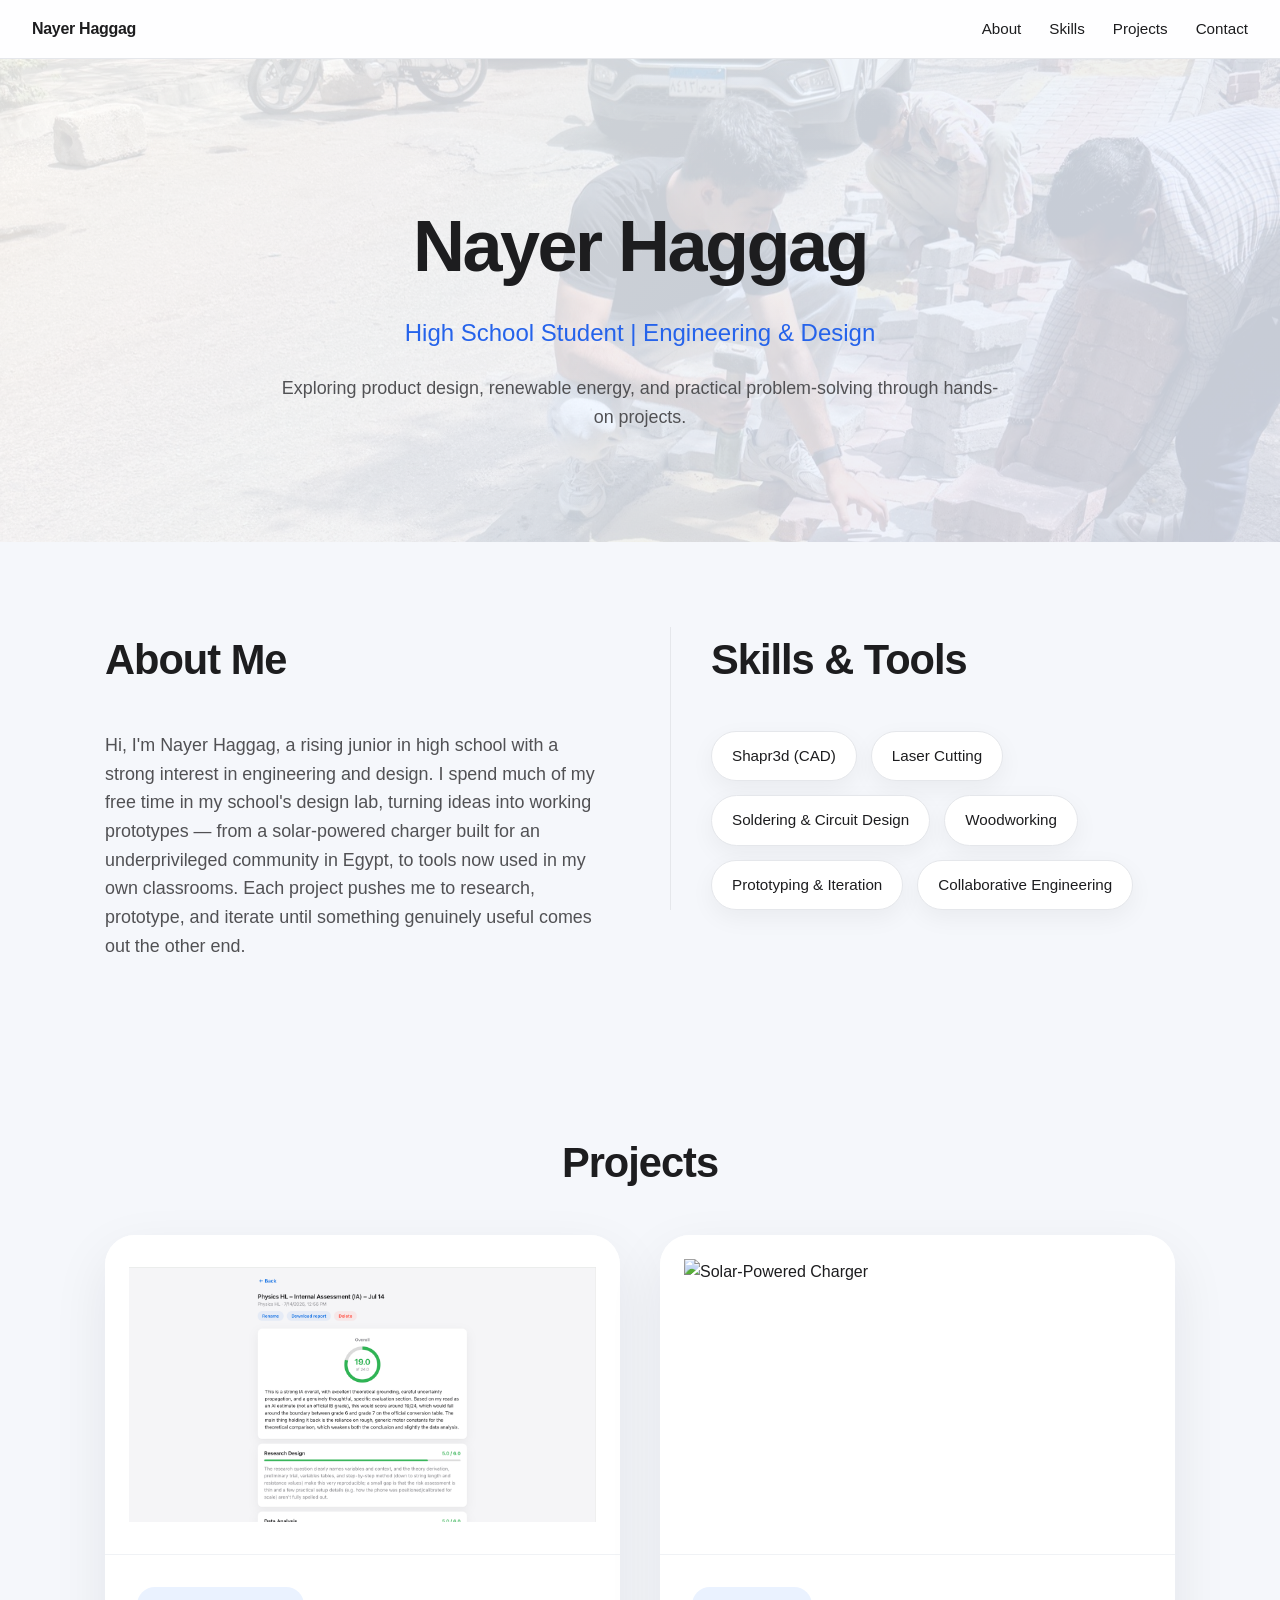
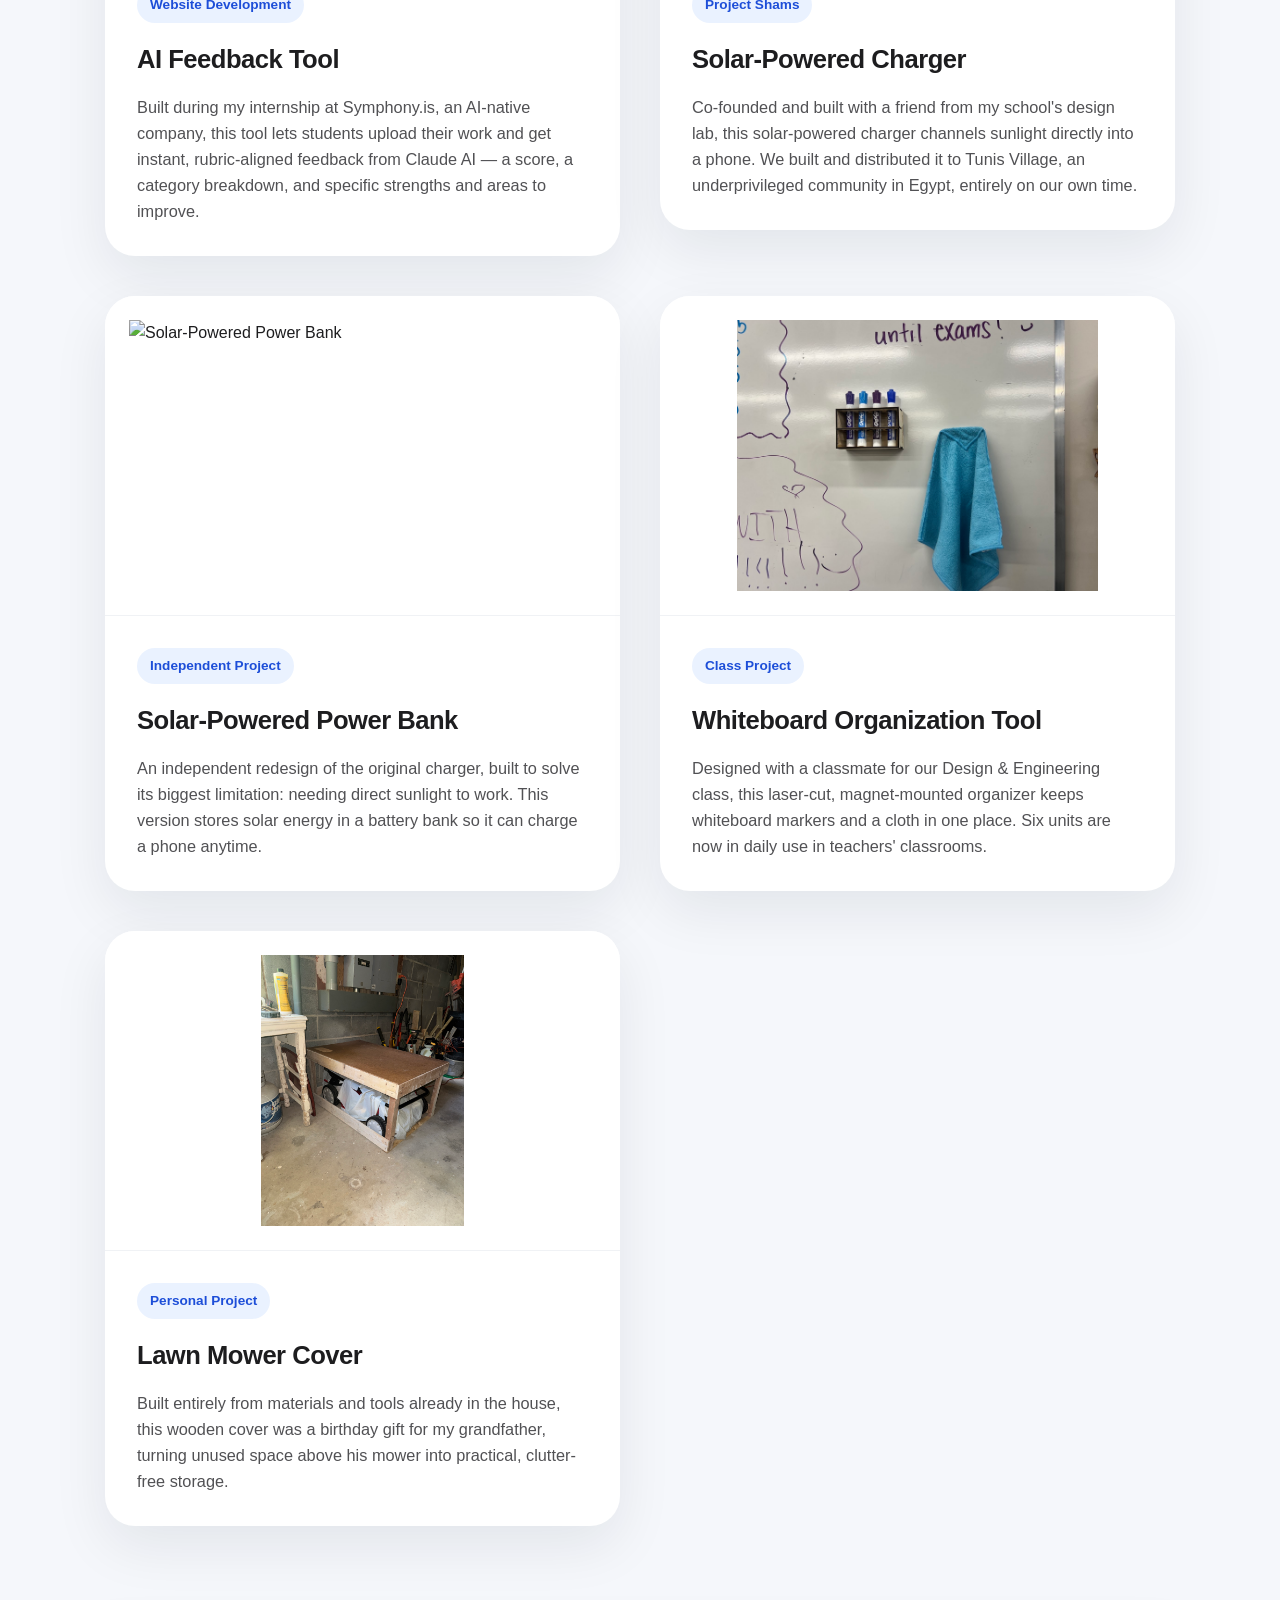
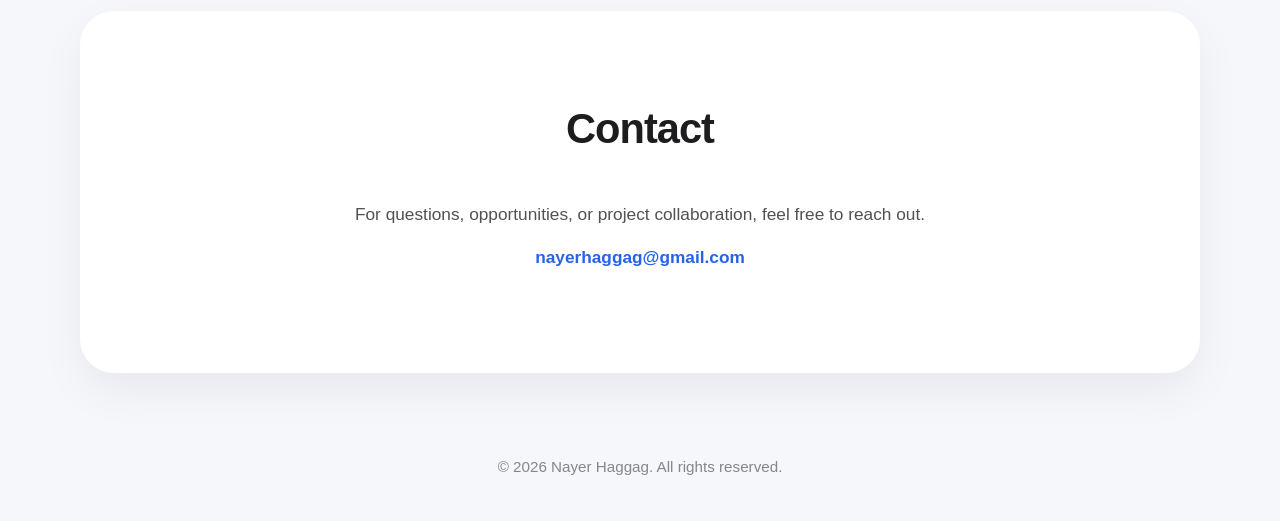
==== index.html @ da762d8a "Remove About Me project pills, reorder AI tool gallery, cache-bust lightbox.js - Remove the quick-li" ====
<!DOCTYPE html>
<html lang="en">
<head>
  <meta charset="UTF-8">
  <meta name="viewport" content="width=device-width, initial-scale=1.0">
  <title>Nayer Haggag | Design & Engineering Portfolio</title>
  <meta name="description" content="Design and engineering portfolio of Nayer Haggag, a high school student building solar energy devices, classroom tools, and hands-on woodworking projects.">

  <meta property="og:type" content="website">
  <meta property="og:title" content="Nayer Haggag | Design & Engineering Portfolio">
  <meta property="og:description" content="Exploring product design, renewable energy, and practical problem-solving through hands-on projects.">
  <meta property="og:image" content="https://nayerhaggag.github.io/nayer.haggag-design.portfolio/solar-charger-1.jpg">
  <meta property="og:url" content="https://nayerhaggag.github.io/nayer.haggag-design.portfolio/">

  <link rel="icon" type="image/svg+xml" href="favicon.svg">
  <link rel="stylesheet" href="style.css?v=13">
</head>

<body>

<nav>
  <a href="index.html" class="nav-brand">Nayer Haggag</a>
  <div class="nav-links">
    <a href="index.html#about">About</a>
    <a href="index.html#skills">Skills</a>
    <a href="index.html#projects">Projects</a>
    <a href="index.html#contact">Contact</a>
  </div>
</nav>

<header class="hero">
  <h1>Nayer Haggag</h1>
  <p class="subtitle">High School Student | Engineering & Design</p>

  <div class="hero-description">
    Exploring product design, renewable energy, and practical problem-solving through hands-on projects.
  </div>
</header>

<section class="about-skills">
  <div class="about-skills-grid">

    <div class="about-col" id="about">
      <h2>About Me</h2>

      <p>
        Hi, I'm Nayer Haggag, a rising junior in high school with a strong interest in engineering and design. I spend much of my free time in my school's design lab, turning ideas into working prototypes — from a solar-powered charger built for an underprivileged community in Egypt, to tools now used in my own classrooms. Each project pushes me to research, prototype, and iterate until something genuinely useful comes out the other end.
      </p>
    </div>

    <div class="skills-col" id="skills">
      <h2>Skills & Tools</h2>

      <div class="skills-list">
        <span class="skill-pill">Shapr3d (CAD)</span>
        <span class="skill-pill">Laser Cutting</span>
        <span class="skill-pill">Soldering & Circuit Design</span>
        <span class="skill-pill">Woodworking</span>
        <span class="skill-pill">Prototyping & Iteration</span>
        <span class="skill-pill">Collaborative Engineering</span>
      </div>
    </div>

  </div>
</section>

<section id="projects">
  <h2>Projects</h2>

  <div class="projects">

    <a href="ai-feedback-tool.html">
      <div class="project-card">
        <img src="ai-feedback-tool-1.png" alt="AI Feedback Tool">

        <div class="project-content">
          <span class="tag">Website Development</span>
          <h3>AI Feedback Tool</h3>
          <p>
            Built during my internship at Symphony.is, an AI-native company, this tool lets students upload their work and get instant, rubric-aligned feedback from Claude AI — a score, a category breakdown, and specific strengths and areas to improve.
          </p>
        </div>
      </div>
    </a>

    <a href="solar-charger.html">
      <div class="project-card">
        <img src="solar-charger-1.jpg" alt="Solar-Powered Charger">

        <div class="project-content">
          <span class="tag">Project Shams</span>
          <h3>Solar-Powered Charger</h3>
          <p>
            Co-founded and built with a friend from my school's design lab, this solar-powered charger channels sunlight directly into a phone. We built and distributed it to Tunis Village, an underprivileged community in Egypt, entirely on our own time.
          </p>
        </div>
      </div>
    </a>

    <a href="solar-power-bank.html">
      <div class="project-card">
        <img src="power-bank-1.jpg" alt="Solar-Powered Power Bank">

        <div class="project-content">
          <span class="tag">Independent Project</span>
          <h3>Solar-Powered Power Bank</h3>
          <p>
            An independent redesign of the original charger, built to solve its biggest limitation: needing direct sunlight to work. This version stores solar energy in a battery bank so it can charge a phone anytime.
          </p>
        </div>
      </div>
    </a>

    <a href="whiteboard.html">
      <div class="project-card">
        <img src="whiteboard-1.jpg" alt="Whiteboard Organizer">

        <div class="project-content">
          <span class="tag">Class Project</span>
          <h3>Whiteboard Organization Tool</h3>
          <p>
            Designed with a classmate for our Design & Engineering class, this laser-cut, magnet-mounted organizer keeps whiteboard markers and a cloth in one place. Six units are now in daily use in teachers' classrooms.
          </p>
        </div>
      </div>
    </a>

    <a href="lawn-mower-cover.html">
      <div class="project-card">
        <img src="lawn-mower-cover-1.jpg" alt="Lawn Mower Cover">

        <div class="project-content">
          <span class="tag">Personal Project</span>
          <h3>Lawn Mower Cover</h3>
          <p>
            Built entirely from materials and tools already in the house, this wooden cover was a birthday gift for my grandfather, turning unused space above his mower into practical, clutter-free storage.
          </p>
        </div>
      </div>
    </a>

  </div>
</section>

<section class="contact" id="contact">
  <h2>Contact</h2>
  <p>For questions, opportunities, or project collaboration, feel free to reach out.</p>
  <p><a href="mailto:nayerhaggag@gmail.com">nayerhaggag@gmail.com</a></p>
</section>

<footer>
  © 2026 Nayer Haggag. All rights reserved.
</footer>

</body>
</html>
---- style.css ----
:root {
  --accent: #2563eb;
  --accent-dark: #1d4ed8;
  --accent-tint: #eaf2ff;
  --bg: #f5f7fb;
  --text: #1d1d1f;
  --text-secondary: #515154;
  --border: #e5e7eb;
}

* {
  margin: 0;
  padding: 0;
  box-sizing: border-box;
}

html {
  scroll-behavior: smooth;
  scroll-padding-top: 90px;
}

body {
  font-family: -apple-system, BlinkMacSystemFont, "Segoe UI", sans-serif;
  background: var(--bg);
  color: var(--text);
  line-height: 1.6;
  overflow-x: hidden;
}

a {
  text-decoration: none;
  color: inherit;
}

/* Nav */

nav {
  position: sticky;
  top: 0;
  z-index: 100;
  background: rgba(255, 255, 255, 0.85);
  backdrop-filter: blur(18px);
  -webkit-backdrop-filter: blur(18px);
  border-bottom: 1px solid var(--border);
  padding: 16px 32px;
  display: flex;
  align-items: center;
  justify-content: space-between;
}

.nav-brand {
  font-size: 1rem;
  font-weight: 600;
  letter-spacing: -0.3px;
}

.nav-links {
  display: flex;
  gap: 28px;
}

.nav-links a {
  font-size: 0.95rem;
  font-weight: 500;
  transition: color 0.2s ease;
}

.nav-links a:hover {
  color: var(--accent);
}

/* Hero (index page) */

.hero {
  position: relative;
  overflow: hidden;
  text-align: center;
  padding: 130px 22px 110px;
  background: linear-gradient(135deg, #ffffff 0%, #eef5ff 60%, #eef2ff 100%);
}

.hero::before {
  content: "";
  position: absolute;
  inset: 0;
  background-image: url("hero-banner.jpg");
  background-size: cover;
  background-position: center;
  opacity: 0.16;
  z-index: 0;
}

.hero h1,
.hero .subtitle,
.hero-description {
  position: relative;
  z-index: 1;
}

.hero h1 {
  font-size: 4.5rem;
  font-weight: 700;
  letter-spacing: -2.5px;
  margin-bottom: 10px;
}

.hero .subtitle {
  font-size: 1.5rem;
  color: var(--accent);
  margin-bottom: 22px;
  font-weight: 500;
}

.hero-description {
  max-width: 720px;
  margin: auto;
  font-size: 1.12rem;
  color: var(--text-secondary);
}

/* Page header (project detail pages) */

.page-header {
  max-width: 1100px;
  margin: auto;
  padding: 90px 25px 0;
}

.back-link {
  color: var(--accent);
  font-weight: 500;
  font-size: 0.95rem;
}

.page-header h1 {
  font-size: 3.2rem;
  letter-spacing: -1.5px;
  margin: 24px 0 14px;
}

.live-link {
  display: inline-block;
  margin-top: 6px;
  margin-bottom: 20px;
  color: white;
  background: var(--accent);
  font-weight: 600;
  font-size: 0.95rem;
  padding: 11px 20px;
  border-radius: 999px;
  transition: background 0.2s ease;
}

.live-link:hover {
  background: var(--accent-dark);
}

/* Sections */

section {
  max-width: 1120px;
  margin: auto;
  padding: 85px 25px;
}

h2 {
  text-align: center;
  font-size: 2.6rem;
  letter-spacing: -1px;
  margin-bottom: 38px;
}

.about-skills-grid {
  display: grid;
  grid-template-columns: 1fr 1fr;
  gap: 60px;
  align-items: start;
}

.skills-col {
  padding-left: 40px;
  border-left: 1px solid var(--border);
}

.about-col h2,
.skills-col h2 {
  text-align: left;
}

.about-col p {
  color: var(--text-secondary);
  font-size: 1.12rem;
}

.project-buttons {
  display: flex;
  flex-wrap: wrap;
  gap: 16px;
  margin-top: 38px;
}

.project-button {
  background: white;
  border: 1px solid var(--border);
  padding: 13px 22px;
  border-radius: 999px;
  color: var(--text);
  font-size: 0.95rem;
  font-weight: 500;
  box-shadow: 0 8px 24px rgba(0, 0, 0, 0.05);
  transition: all 0.25s ease;
}

.project-button:hover {
  transform: translateY(-3px);
  color: white;
  background: var(--accent);
  border-color: var(--accent);
}

/* Project grid (index page) */

.projects {
  display: grid;
  grid-template-columns: repeat(auto-fit, minmax(min(380px, 100%), 1fr));
  gap: 40px;
}

.project-card {
  background: white;
  border-radius: 30px;
  overflow: hidden;
  box-shadow: 0 20px 55px rgba(15, 23, 42, 0.08);
  transition: transform 0.25s ease, box-shadow 0.25s ease;
  cursor: pointer;
  display: flex;
  flex-direction: column;
}

.project-card:hover {
  transform: translateY(-6px);
  box-shadow: 0 28px 70px rgba(15, 23, 42, 0.12);
}

.project-card img {
  width: 100%;
  height: 320px;
  object-fit: contain;
  background: white;
  padding: 24px;
  border-bottom: 1px solid #f0f2f5;
}

.project-content {
  padding: 32px;
  flex: 1;
}

.tag {
  display: inline-block;
  margin-bottom: 16px;
  padding: 7px 13px;
  border-radius: 999px;
  font-size: 0.85rem;
  font-weight: 650;
  background: var(--accent-tint);
  color: var(--accent-dark);
}

.project-content h3 {
  font-size: 1.6rem;
  letter-spacing: -0.5px;
  margin-bottom: 14px;
}

.project-content p {
  color: var(--text-secondary);
  font-size: 1.02rem;
}

/* Detail page gallery + key features */

.gallery {
  max-width: 1100px;
  margin: 50px auto 0;
  padding: 0 25px;
  display: grid;
  grid-template-columns: repeat(auto-fit, minmax(min(300px, 100%), 1fr));
  gap: 25px;
}

.gallery img {
  width: 100%;
  max-height: 420px;
  object-fit: contain;
  border-radius: 30px;
  background: white;
  padding: 20px;
  box-shadow: 0 20px 50px rgba(0, 0, 0, 0.08);
  cursor: zoom-in;
  transition: transform 0.2s ease;
}

.gallery img:hover {
  transform: scale(1.015);
}

/* Lightbox */

.lightbox-overlay {
  position: fixed;
  inset: 0;
  background: rgba(10, 10, 15, 0.9);
  display: flex;
  align-items: center;
  justify-content: center;
  padding: 40px;
  opacity: 0;
  visibility: hidden;
  transition: opacity 0.2s ease;
  z-index: 1000;
  cursor: zoom-out;
}

.lightbox-overlay.active {
  opacity: 1;
  visibility: visible;
}

.lightbox-overlay img {
  max-width: 100%;
  max-height: 100%;
  border-radius: 12px;
  box-shadow: 0 20px 60px rgba(0, 0, 0, 0.5);
}

.case-study {
  max-width: 1100px;
  margin: 70px auto 0;
  padding: 0 25px 90px;
}

.case-section + .case-section {
  margin-top: 56px;
}

.case-section h2 {
  text-align: left;
  font-size: 1.8rem;
  margin-bottom: 16px;
}

.case-section ul {
  color: var(--text-secondary);
  padding-left: 25px;
  font-size: 1.05rem;
}

.case-section p {
  color: var(--text-secondary);
  font-size: 1.1rem;
  max-width: 800px;
}

/* Skills */

.skills-list {
  display: flex;
  flex-wrap: wrap;
  gap: 14px;
}

.skill-pill {
  display: inline-block;
  background: white;
  border: 1px solid var(--border);
  padding: 12px 20px;
  border-radius: 999px;
  font-size: 0.95rem;
  font-weight: 500;
  color: var(--text);
  box-shadow: 0 8px 24px rgba(0, 0, 0, 0.05);
}

/* Contact */

.contact {
  text-align: center;
  background: white;
  border-radius: 34px;
  box-shadow: 0 18px 45px rgba(15, 23, 42, 0.06);
  margin-bottom: 40px;
}

.contact p {
  color: var(--text-secondary);
  font-size: 1.08rem;
  margin-bottom: 16px;
}

.contact a {
  color: var(--accent);
  font-weight: 600;
}

.contact a:hover {
  text-decoration: underline;
}

footer {
  text-align: center;
  padding: 42px 20px;
  color: #86868b;
  font-size: 0.95rem;
}

@media (max-width: 768px) {
  .about-skills-grid {
    grid-template-columns: 1fr;
    gap: 60px;
  }

  .skills-col {
    padding-left: 0;
    border-left: none;
  }

  nav {
    padding: 14px 20px;
  }

  .nav-links {
    gap: 16px;
  }

  .hero {
    padding: 95px 22px 75px;
  }

  .hero h1 {
    font-size: 3rem;
    letter-spacing: -1.5px;
  }

  .hero .subtitle {
    font-size: 1.25rem;
  }

  .page-header {
    padding: 70px 22px 0;
  }

  .page-header h1 {
    font-size: 2.3rem;
    letter-spacing: -1px;
  }

  h2 {
    font-size: 2.1rem;
  }

  section {
    padding: 65px 20px;
  }

  .project-card img {
    height: 220px;
  }

  .project-content {
    padding: 24px;
  }

  .project-content h3 {
    font-size: 1.4rem;
  }
}

@media (max-width: 480px) {
  nav {
    flex-wrap: wrap;
    justify-content: center;
    row-gap: 10px;
    padding: 12px 16px;
  }

  .nav-links {
    gap: 14px;
    justify-content: center;
    flex-wrap: wrap;
  }

  .hero {
    padding: 80px 18px 60px;
  }

  .hero h1 {
    font-size: 2.4rem;
    letter-spacing: -1px;
  }

  .hero .subtitle {
    font-size: 1.05rem;
  }

  .page-header h1 {
    font-size: 1.9rem;
  }

  h2 {
    font-size: 1.8rem;
  }

  .case-section h2 {
    font-size: 1.5rem;
  }

  .project-button,
  .skill-pill {
    font-size: 0.88rem;
    padding: 10px 16px;
  }
}
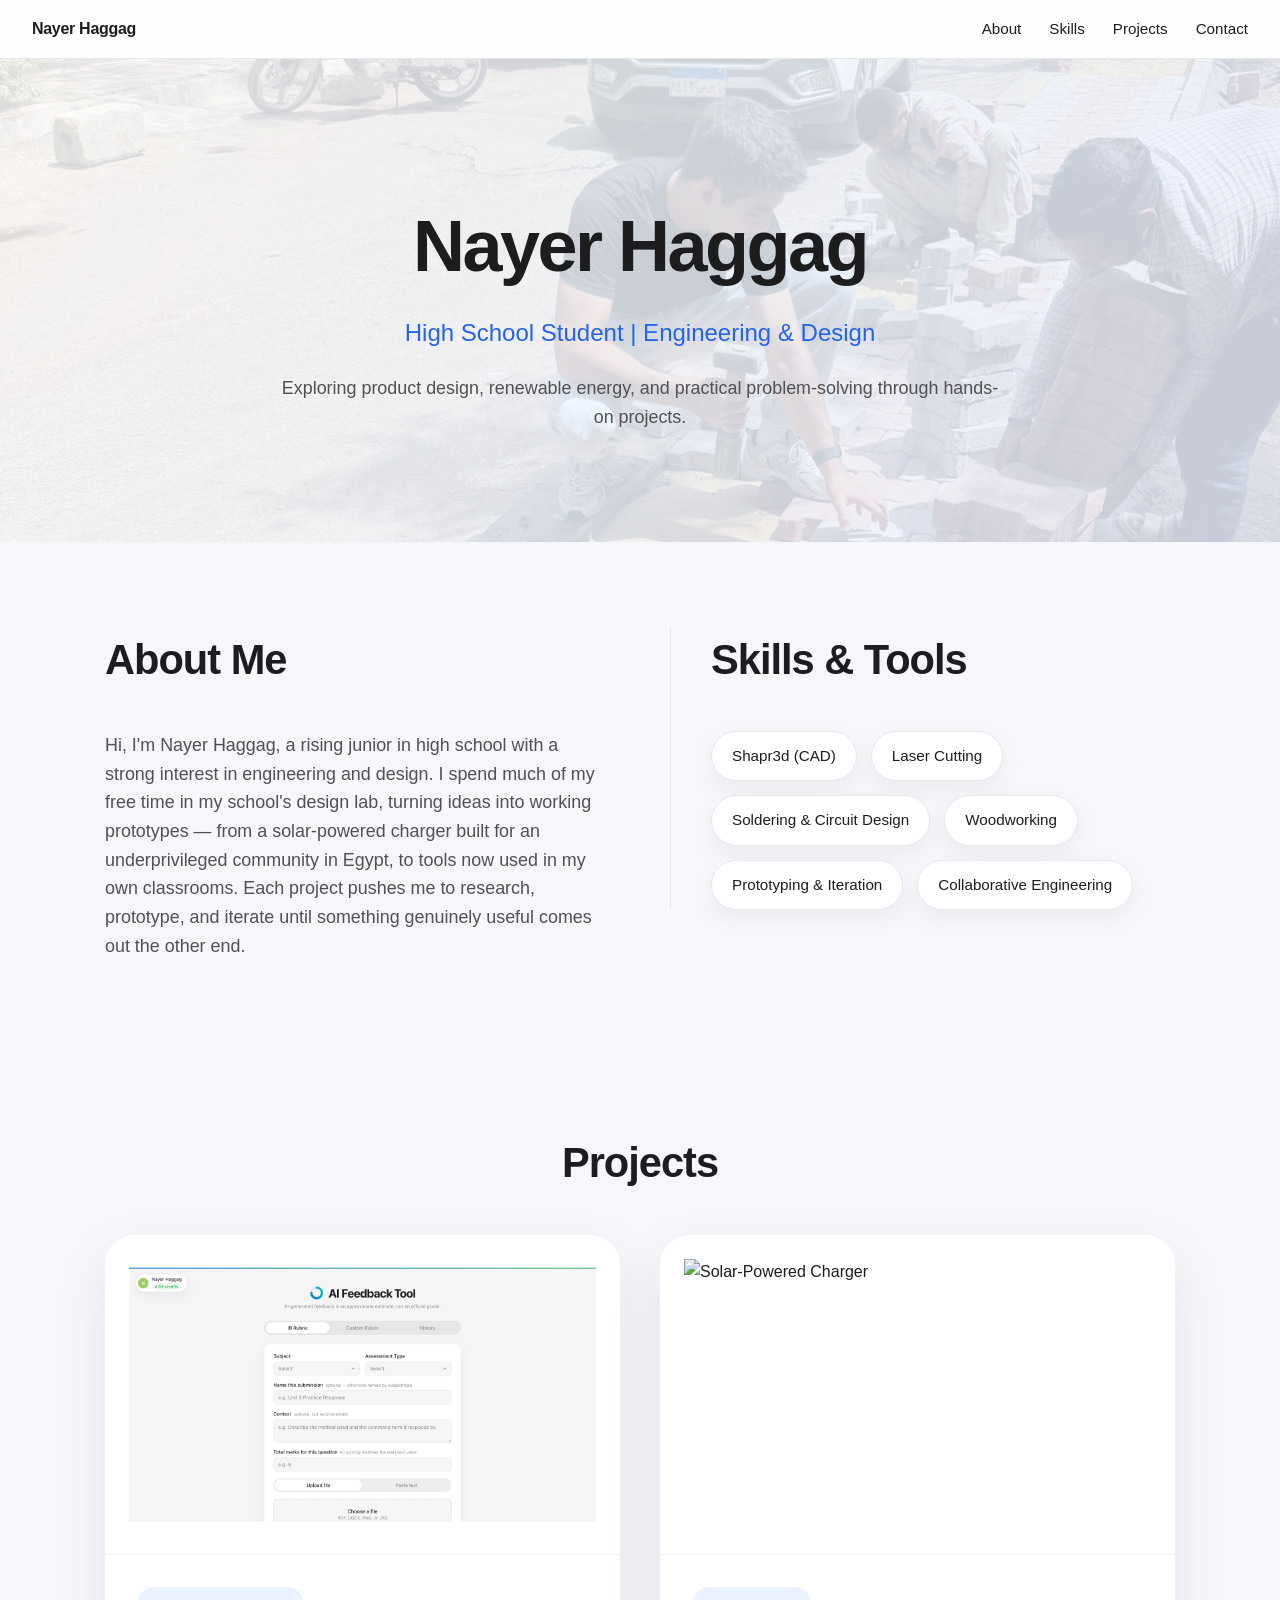
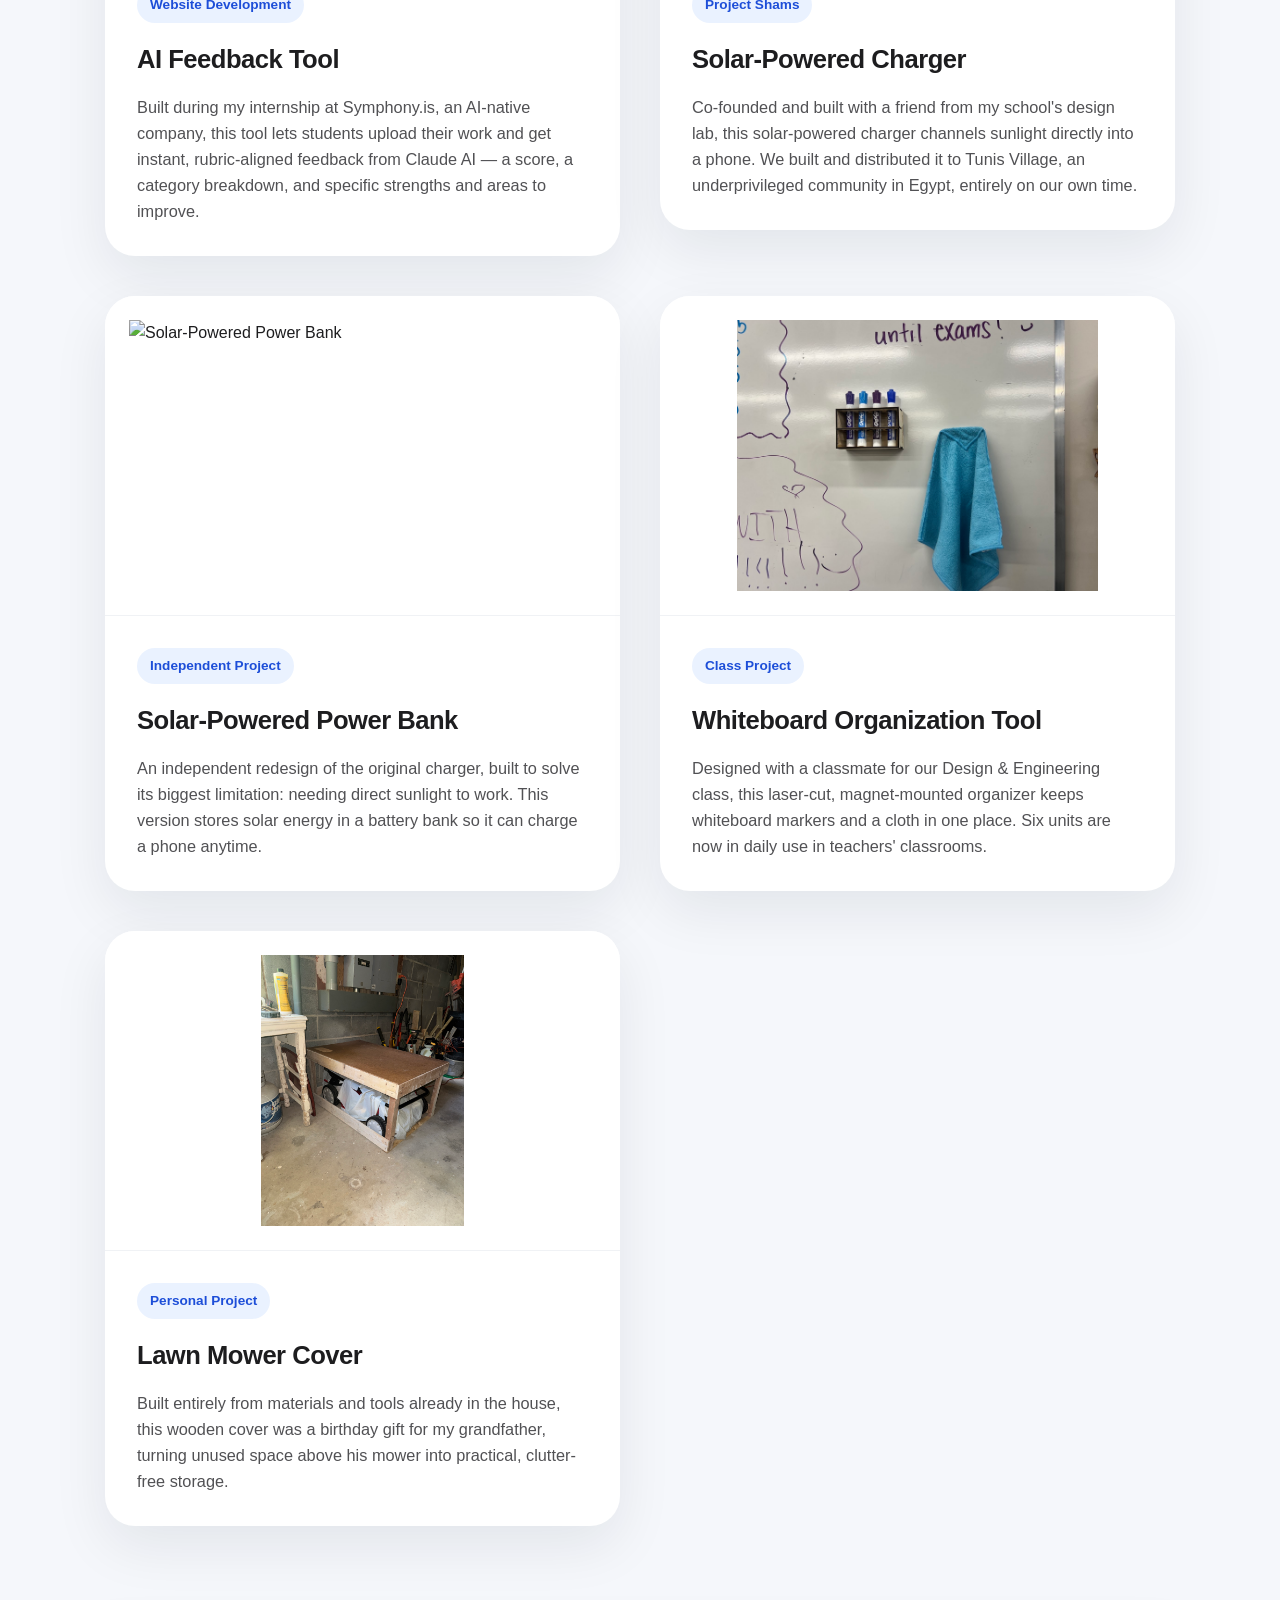
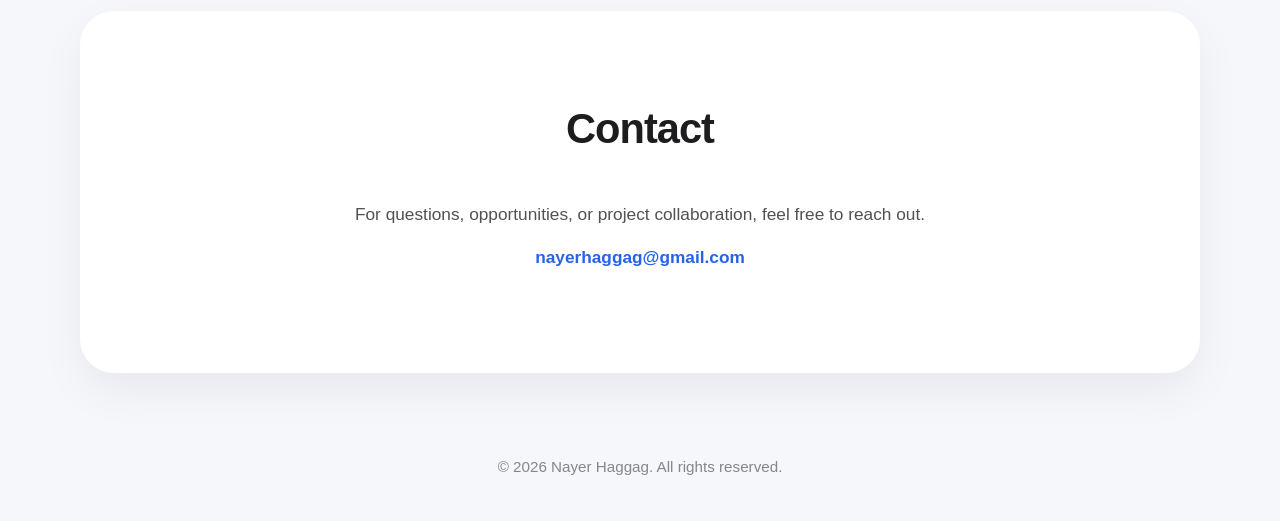
==== commit 5bb1a038: "Use strengths/improvement screenshot as AI Feedback Tool cover image Update the homepage card thumbn" ====
--- a/index.html
+++ b/index.html
@@ -71,7 +71,7 @@
 
     <a href="ai-feedback-tool.html">
       <div class="project-card">
-        <img src="ai-feedback-tool-1.png" alt="AI Feedback Tool">
+        <img src="ai-feedback-tool-3.png" alt="AI Feedback Tool">
 
         <div class="project-content">
           <span class="tag">Website Development</span>
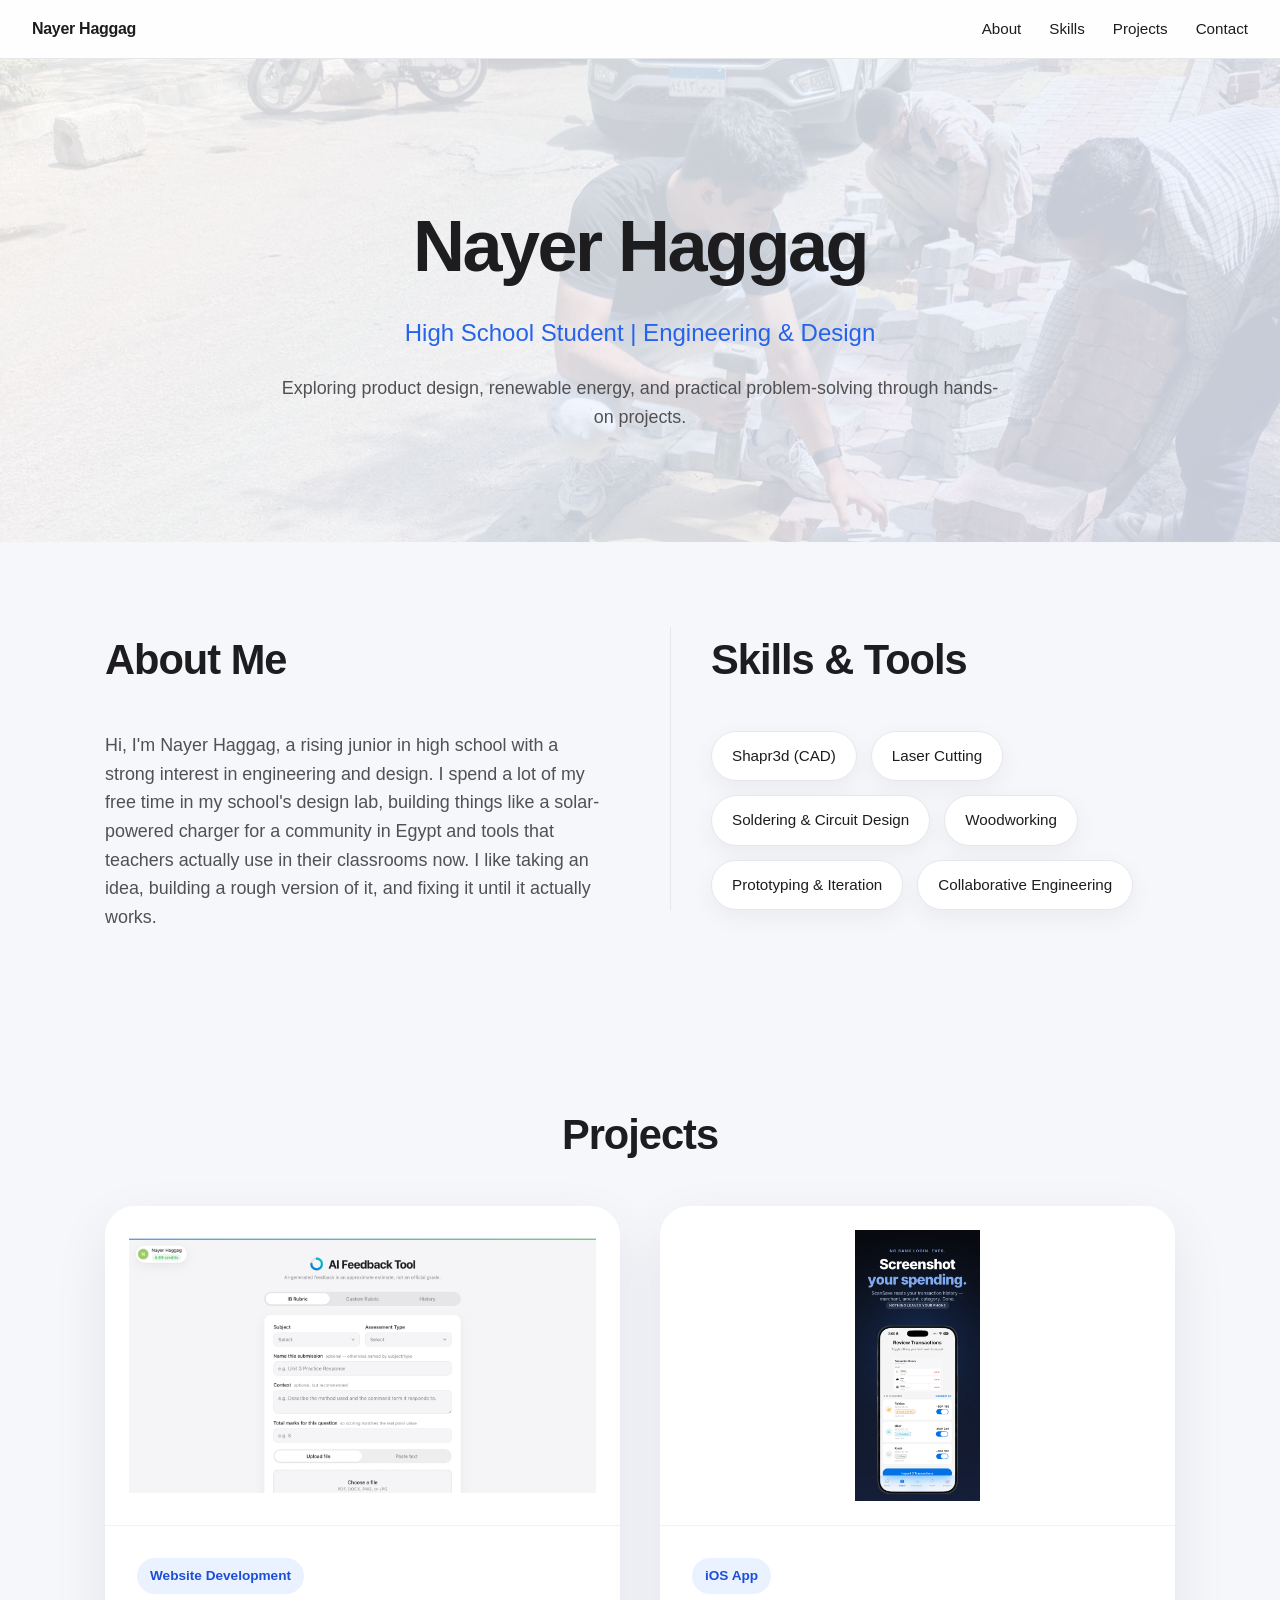
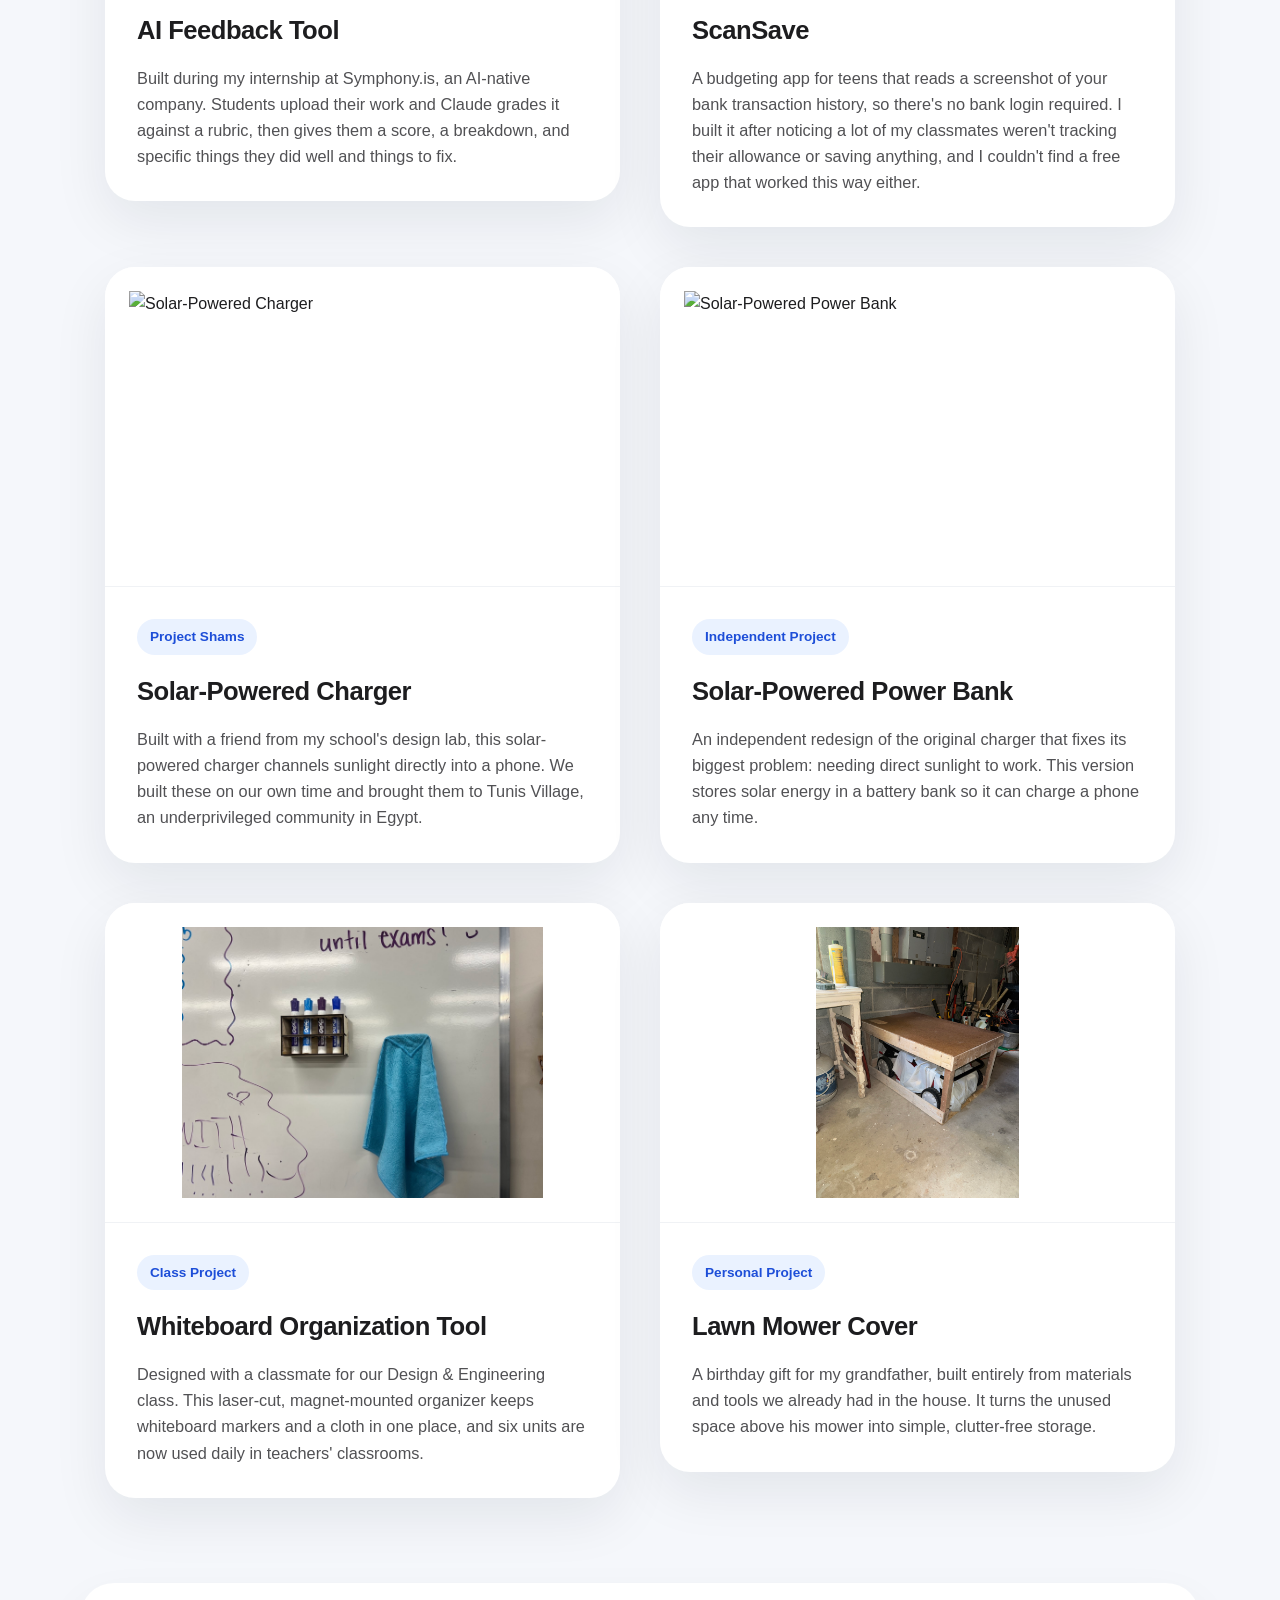
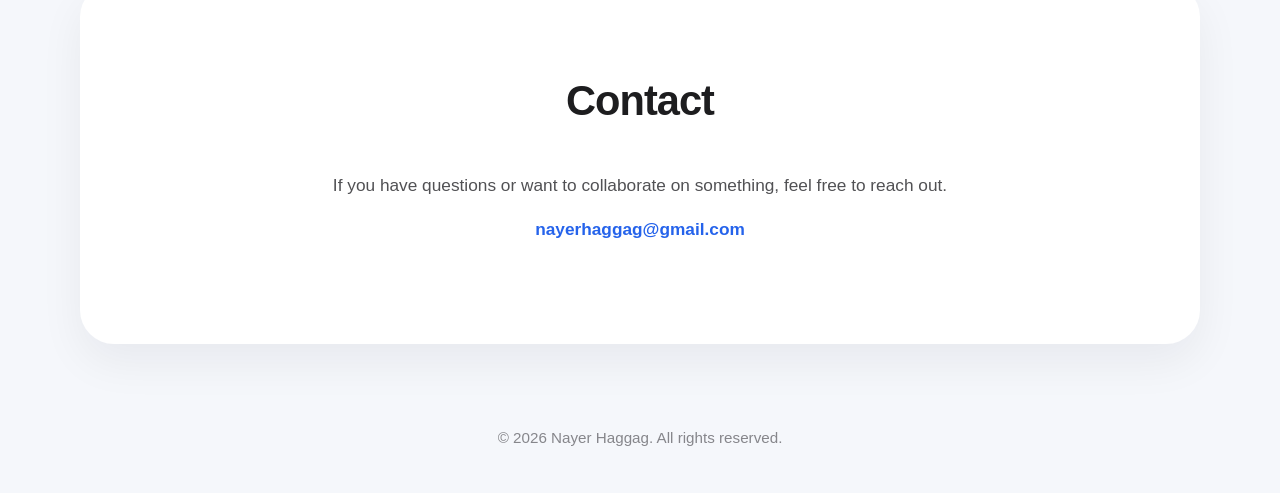
==== commit f195ab9b: "Add ScanSave project and rewrite site copy to sound more natural - Add ScanSave as a new project: a " ====
--- a/index.html
+++ b/index.html
@@ -44,7 +44,7 @@
       <h2>About Me</h2>
 
       <p>
-        Hi, I'm Nayer Haggag, a rising junior in high school with a strong interest in engineering and design. I spend much of my free time in my school's design lab, turning ideas into working prototypes — from a solar-powered charger built for an underprivileged community in Egypt, to tools now used in my own classrooms. Each project pushes me to research, prototype, and iterate until something genuinely useful comes out the other end.
+        Hi, I'm Nayer Haggag, a rising junior in high school with a strong interest in engineering and design. I spend a lot of my free time in my school's design lab, building things like a solar-powered charger for a community in Egypt and tools that teachers actually use in their classrooms now. I like taking an idea, building a rough version of it, and fixing it until it actually works.
       </p>
     </div>
 
@@ -77,7 +77,21 @@
           <span class="tag">Website Development</span>
           <h3>AI Feedback Tool</h3>
           <p>
-            Built during my internship at Symphony.is, an AI-native company, this tool lets students upload their work and get instant, rubric-aligned feedback from Claude AI — a score, a category breakdown, and specific strengths and areas to improve.
+            Built during my internship at Symphony.is, an AI-native company. Students upload their work and Claude grades it against a rubric, then gives them a score, a breakdown, and specific things they did well and things to fix.
+          </p>
+        </div>
+      </div>
+    </a>
+
+    <a href="scan-save.html">
+      <div class="project-card">
+        <img src="scan-save-1.png" alt="ScanSave">
+
+        <div class="project-content">
+          <span class="tag">iOS App</span>
+          <h3>ScanSave</h3>
+          <p>
+            A budgeting app for teens that reads a screenshot of your bank transaction history, so there's no bank login required. I built it after noticing a lot of my classmates weren't tracking their allowance or saving anything, and I couldn't find a free app that worked this way either.
           </p>
         </div>
       </div>
@@ -91,7 +105,7 @@
           <span class="tag">Project Shams</span>
           <h3>Solar-Powered Charger</h3>
           <p>
-            Co-founded and built with a friend from my school's design lab, this solar-powered charger channels sunlight directly into a phone. We built and distributed it to Tunis Village, an underprivileged community in Egypt, entirely on our own time.
+            Built with a friend from my school's design lab, this solar-powered charger channels sunlight directly into a phone. We built these on our own time and brought them to Tunis Village, an underprivileged community in Egypt.
           </p>
         </div>
       </div>
@@ -105,7 +119,7 @@
           <span class="tag">Independent Project</span>
           <h3>Solar-Powered Power Bank</h3>
           <p>
-            An independent redesign of the original charger, built to solve its biggest limitation: needing direct sunlight to work. This version stores solar energy in a battery bank so it can charge a phone anytime.
+            An independent redesign of the original charger that fixes its biggest problem: needing direct sunlight to work. This version stores solar energy in a battery bank so it can charge a phone any time.
           </p>
         </div>
       </div>
@@ -119,7 +133,7 @@
           <span class="tag">Class Project</span>
           <h3>Whiteboard Organization Tool</h3>
           <p>
-            Designed with a classmate for our Design & Engineering class, this laser-cut, magnet-mounted organizer keeps whiteboard markers and a cloth in one place. Six units are now in daily use in teachers' classrooms.
+            Designed with a classmate for our Design & Engineering class. This laser-cut, magnet-mounted organizer keeps whiteboard markers and a cloth in one place, and six units are now used daily in teachers' classrooms.
           </p>
         </div>
       </div>
@@ -133,7 +147,7 @@
           <span class="tag">Personal Project</span>
           <h3>Lawn Mower Cover</h3>
           <p>
-            Built entirely from materials and tools already in the house, this wooden cover was a birthday gift for my grandfather, turning unused space above his mower into practical, clutter-free storage.
+            A birthday gift for my grandfather, built entirely from materials and tools we already had in the house. It turns the unused space above his mower into simple, clutter-free storage.
           </p>
         </div>
       </div>
@@ -144,7 +158,7 @@
 
 <section class="contact" id="contact">
   <h2>Contact</h2>
-  <p>For questions, opportunities, or project collaboration, feel free to reach out.</p>
+  <p>If you have questions or want to collaborate on something, feel free to reach out.</p>
   <p><a href="mailto:nayerhaggag@gmail.com">nayerhaggag@gmail.com</a></p>
 </section>
 
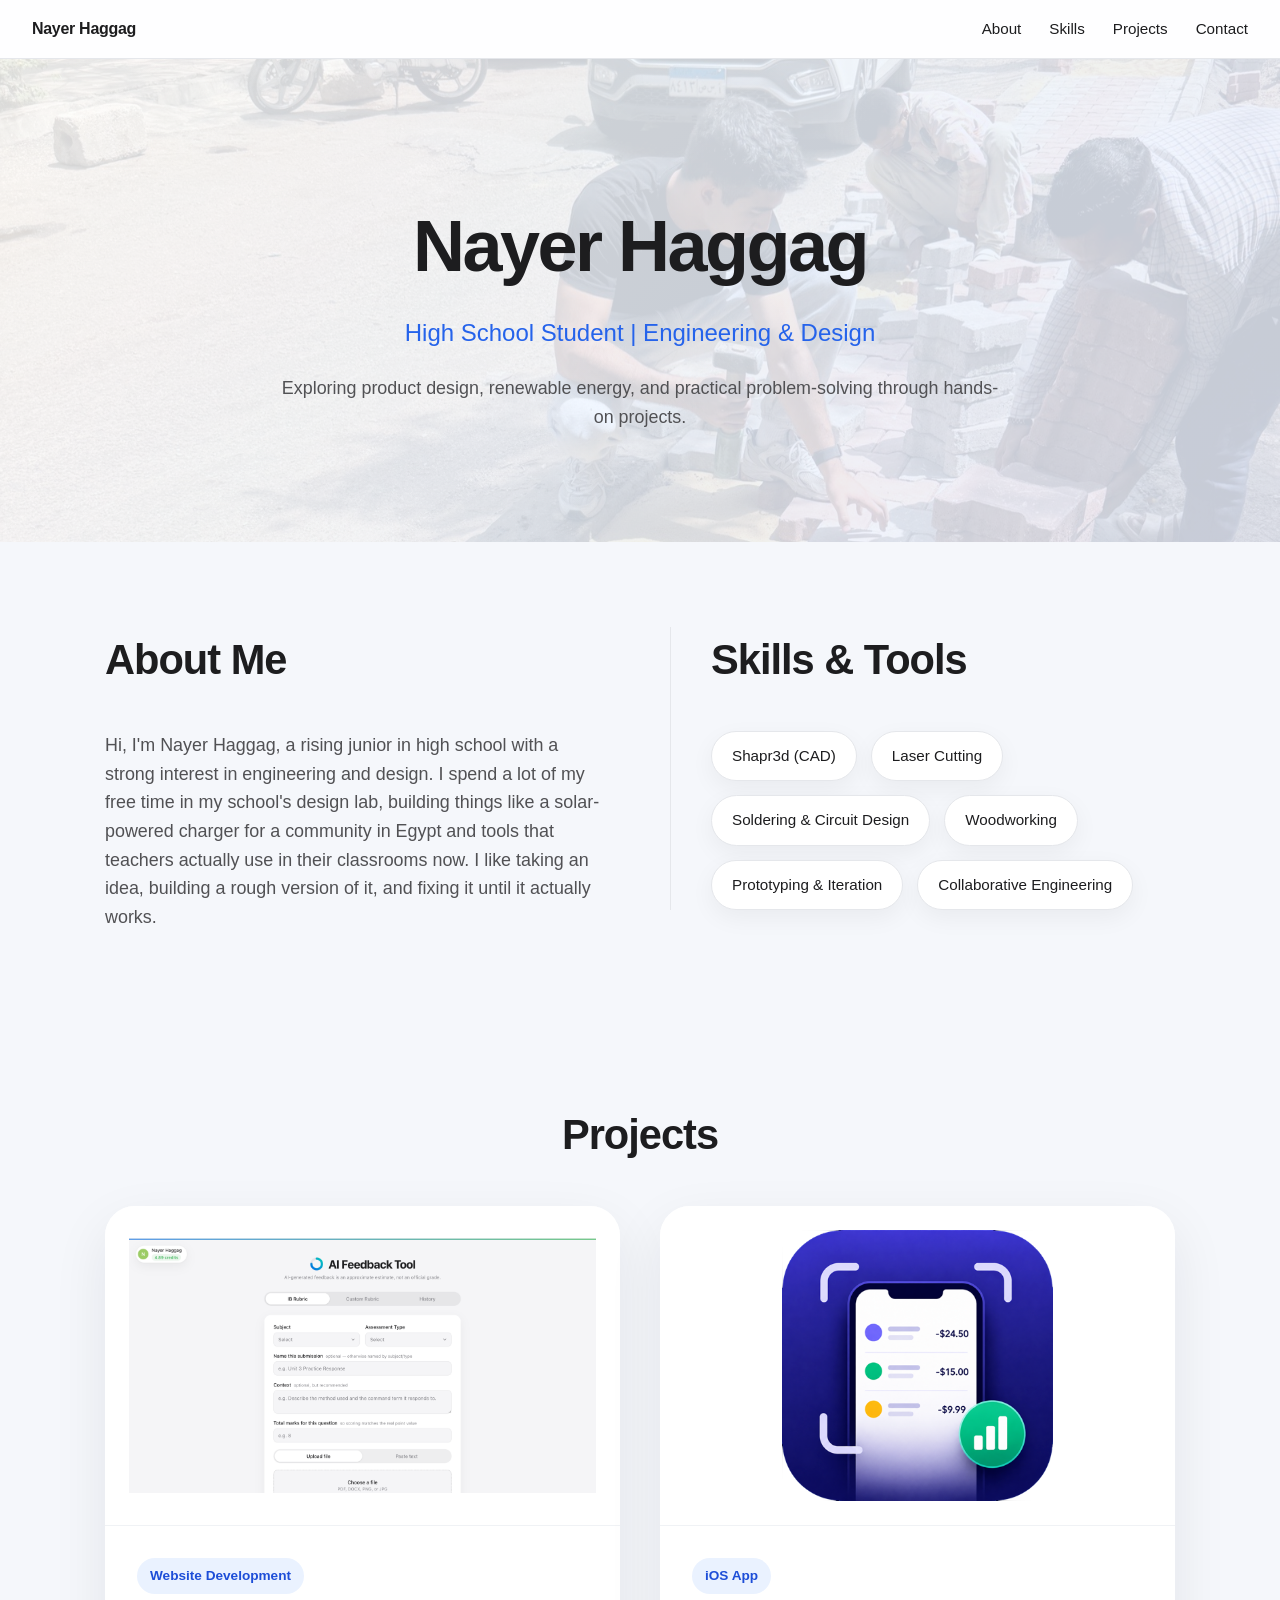
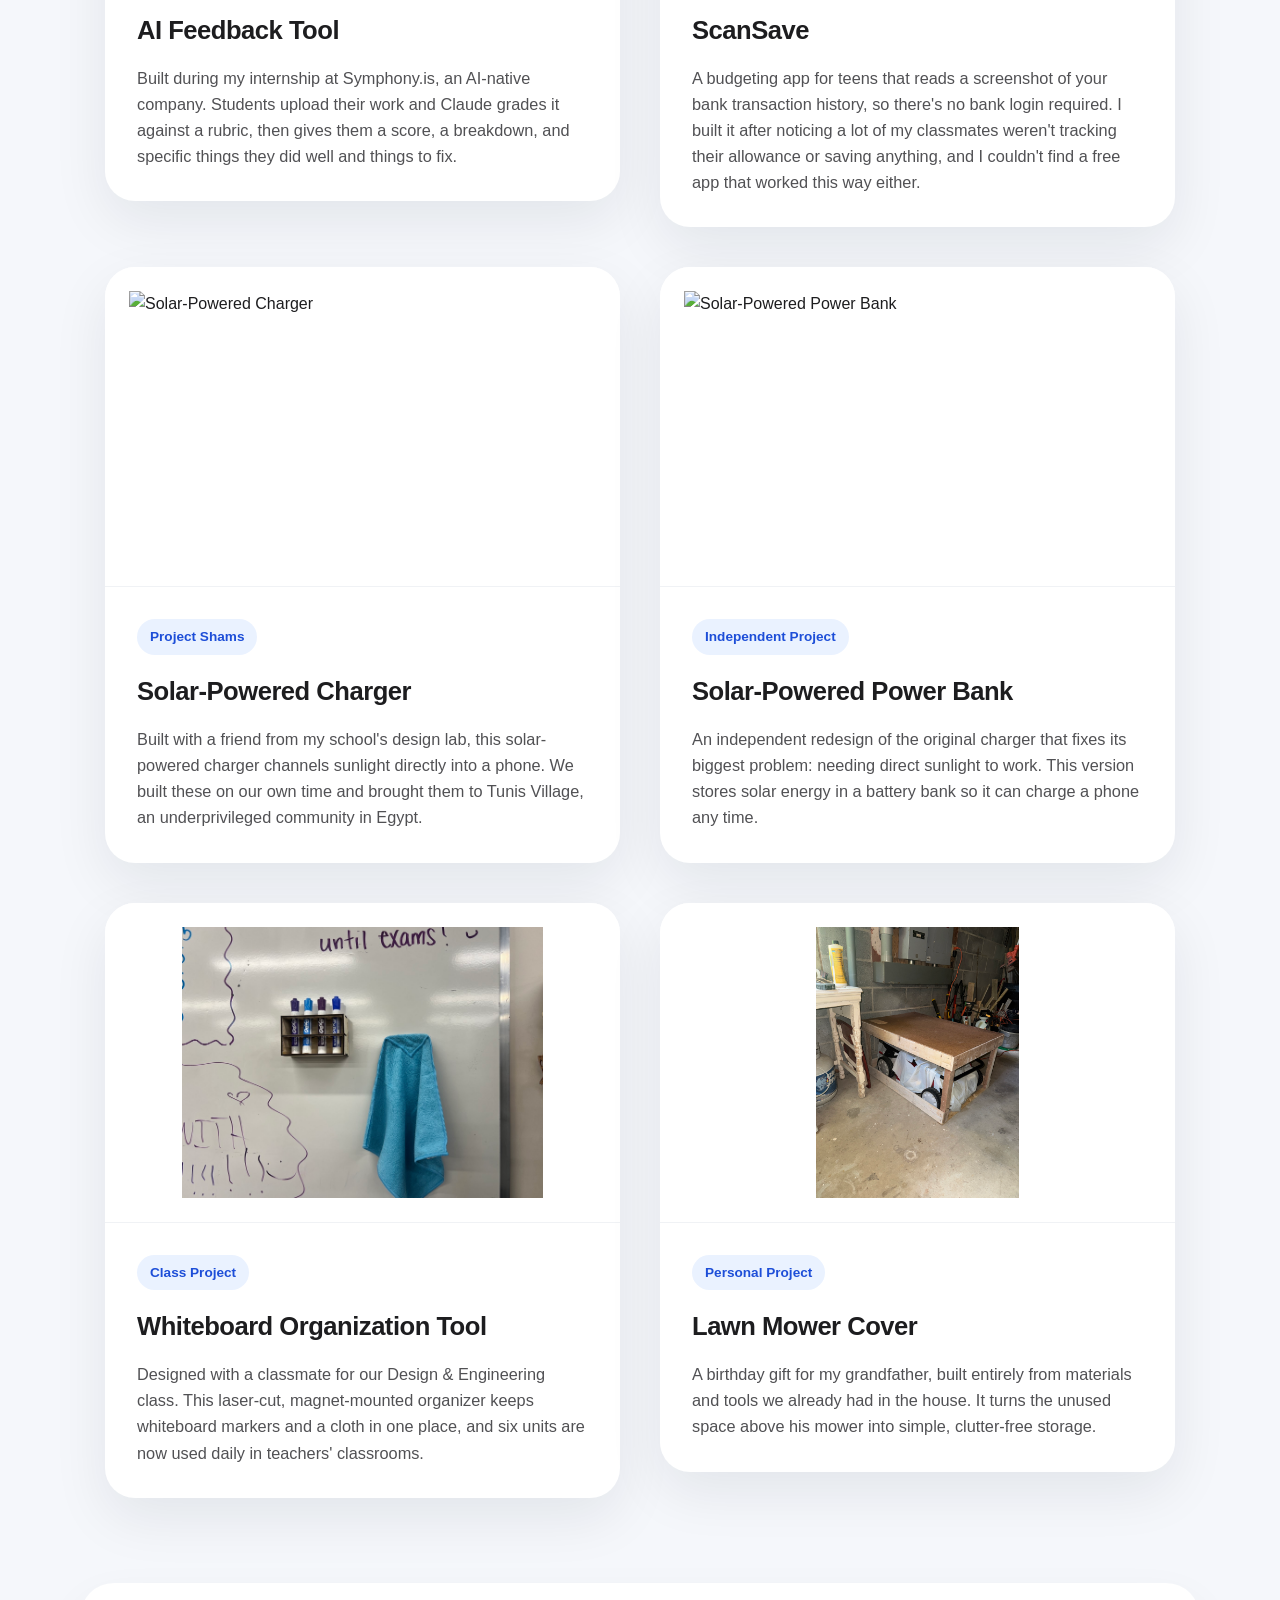
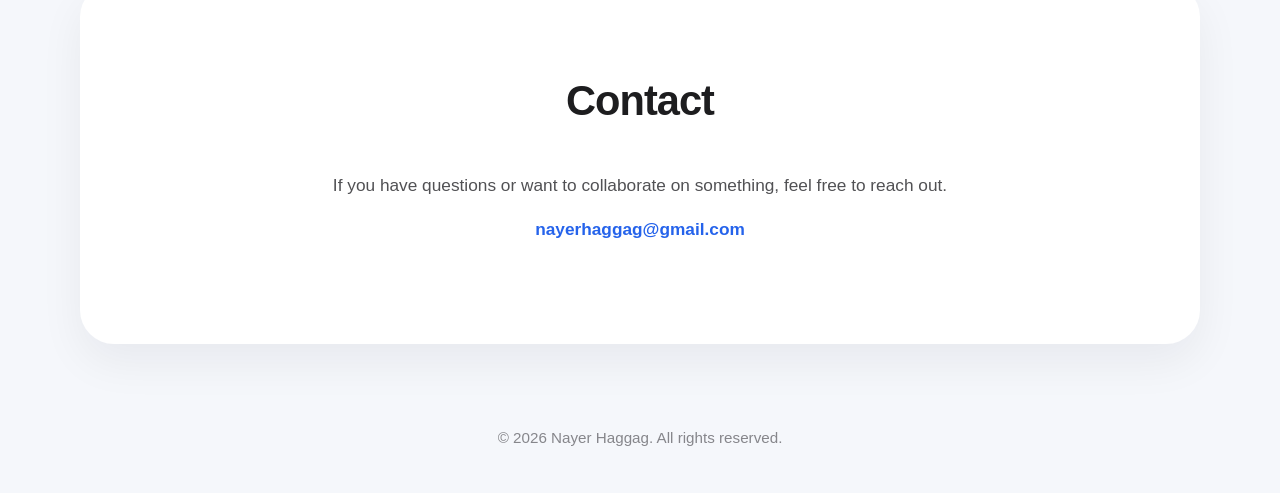
==== commit bc728842: "Use app icon as ScanSave cover image, mention Claude in the build Switch the homepage card, og:image" ====
--- a/index.html
+++ b/index.html
@@ -85,7 +85,7 @@
 
     <a href="scan-save.html">
       <div class="project-card">
-        <img src="scan-save-1.png" alt="ScanSave">
+        <img src="scan-save-icon.png" alt="ScanSave">
 
         <div class="project-content">
           <span class="tag">iOS App</span>
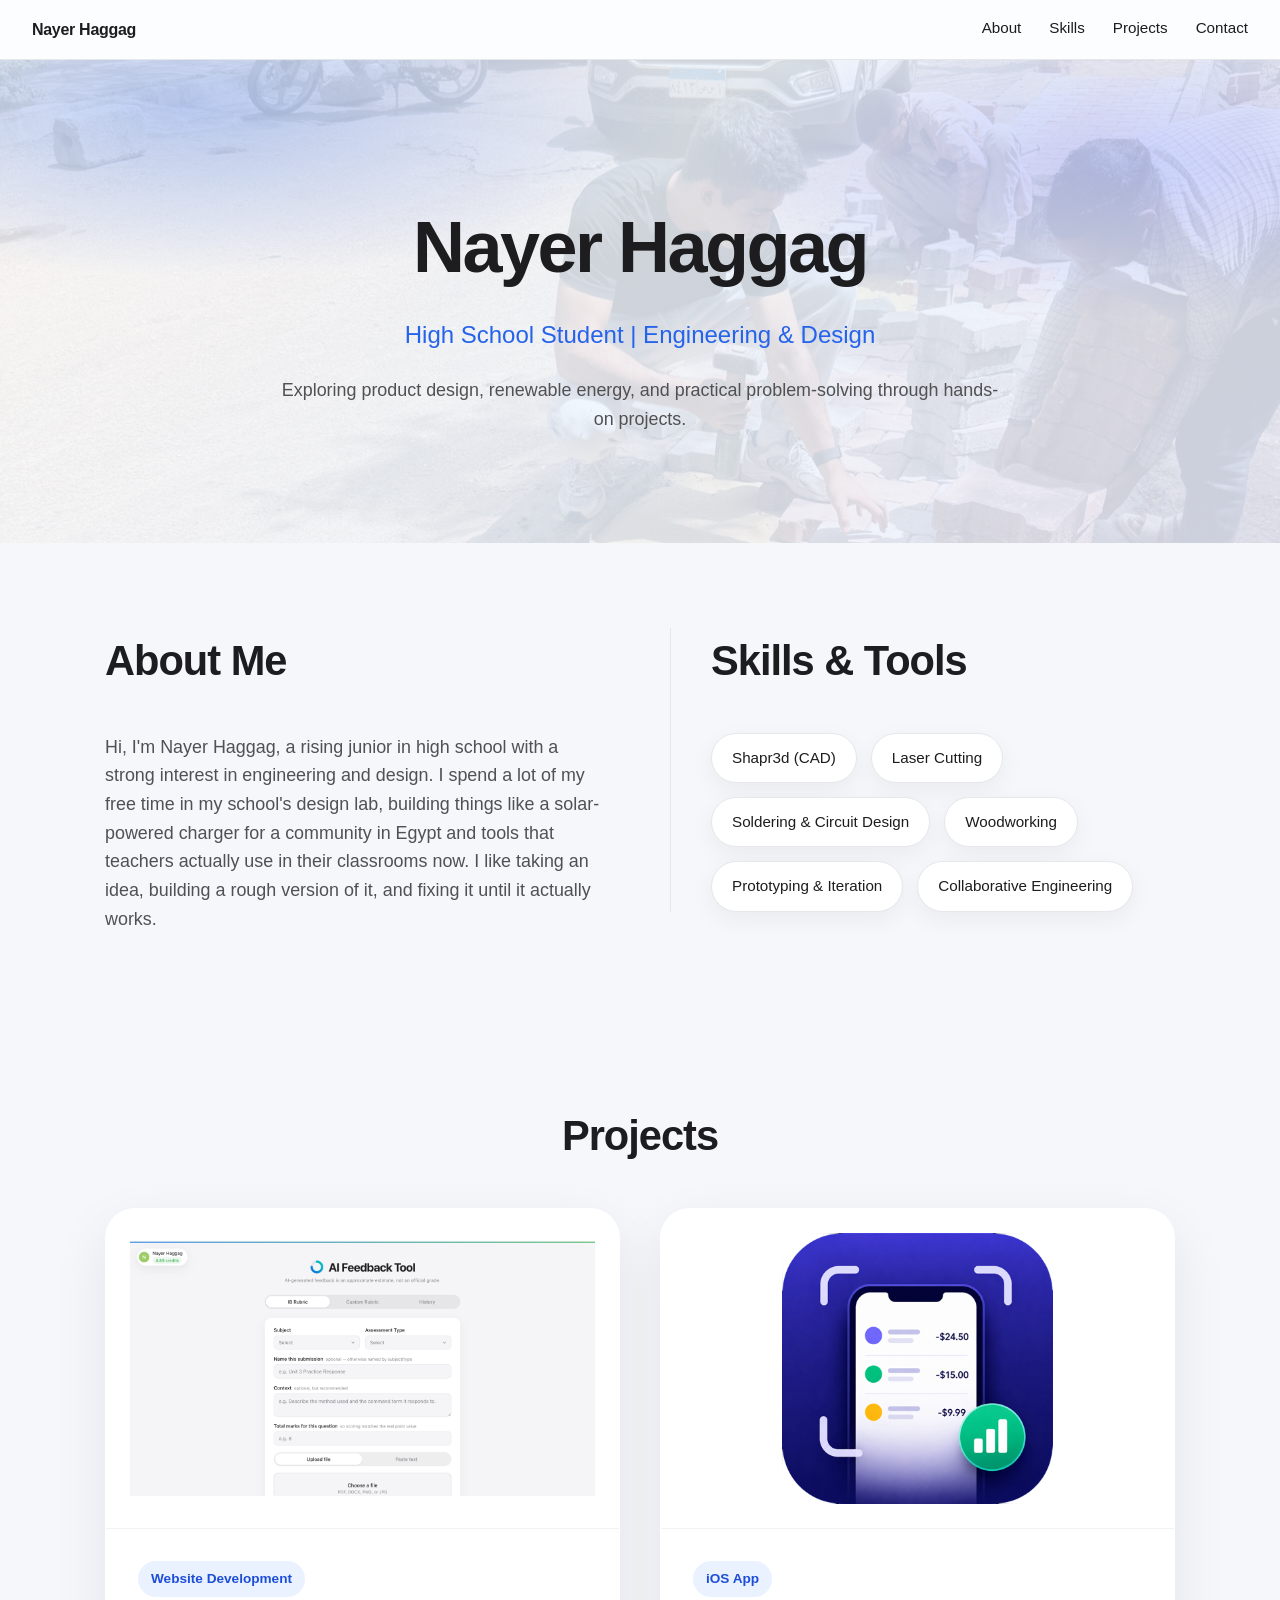
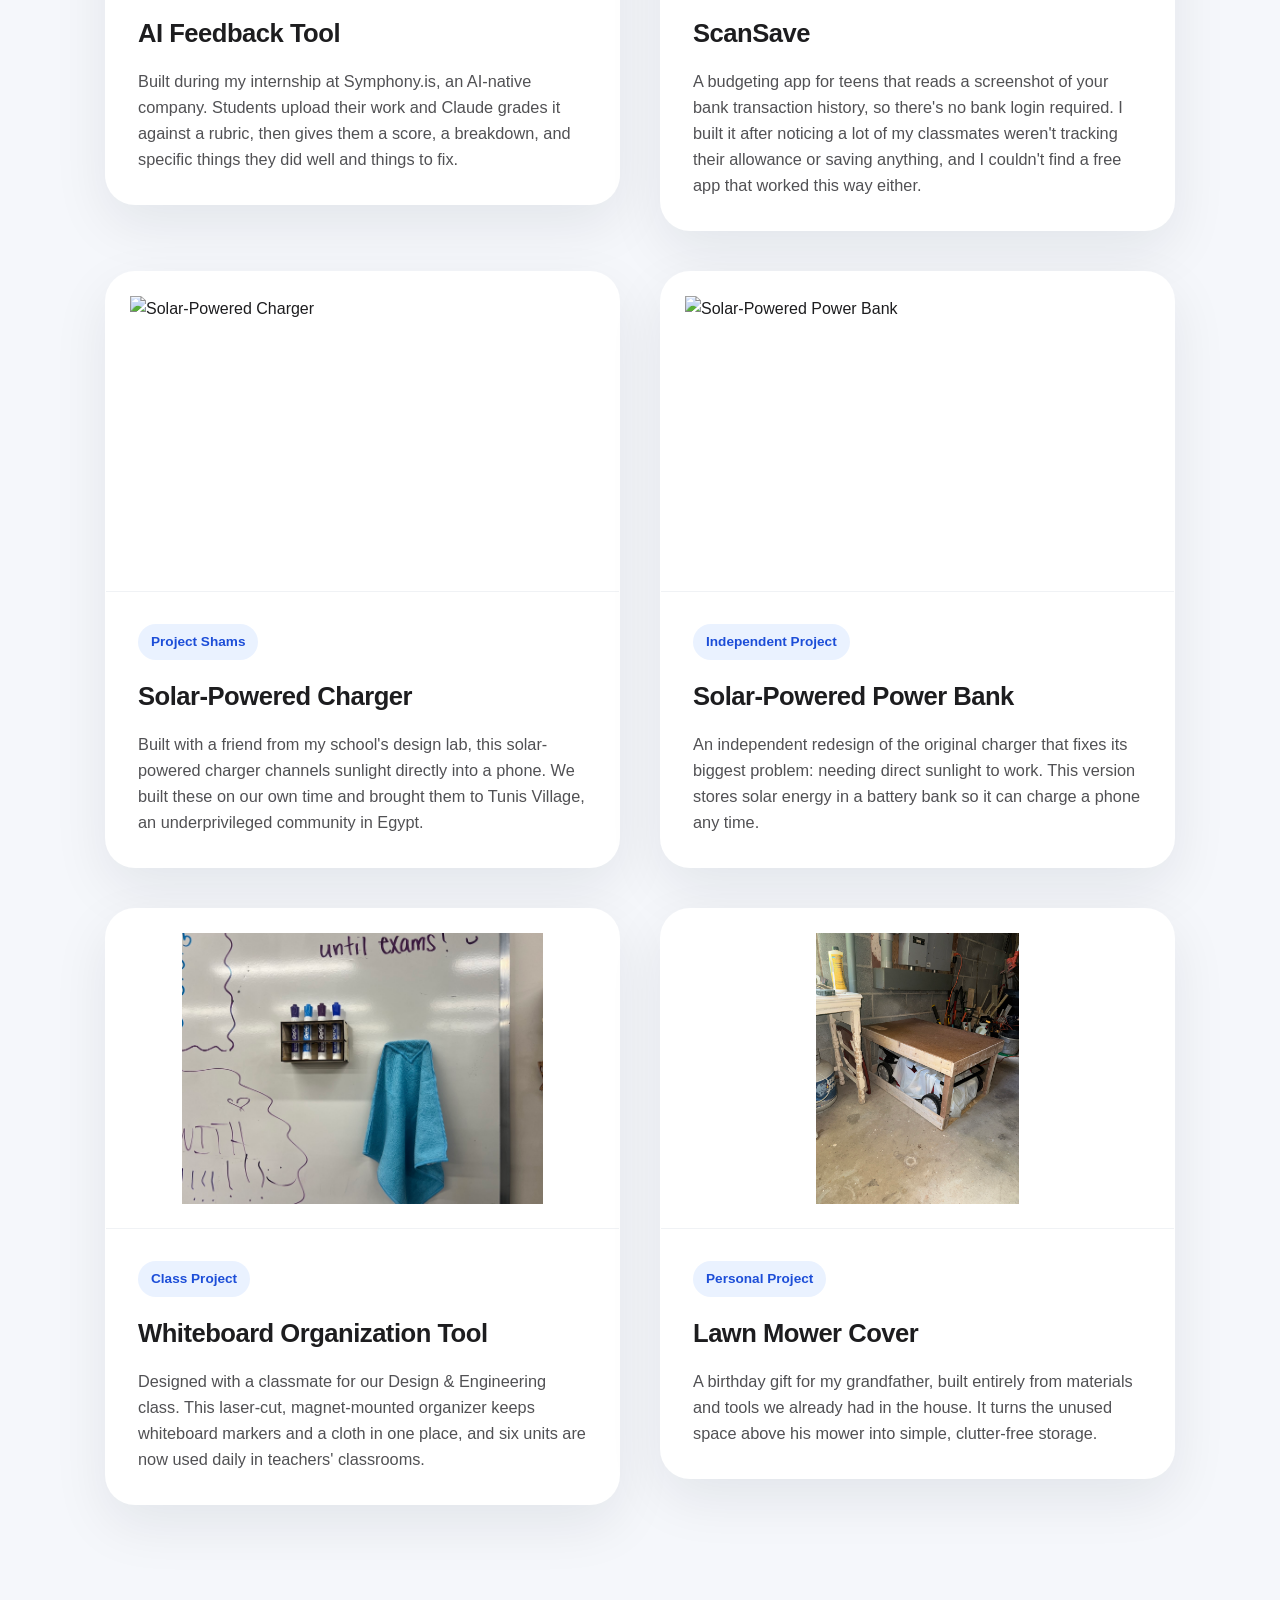
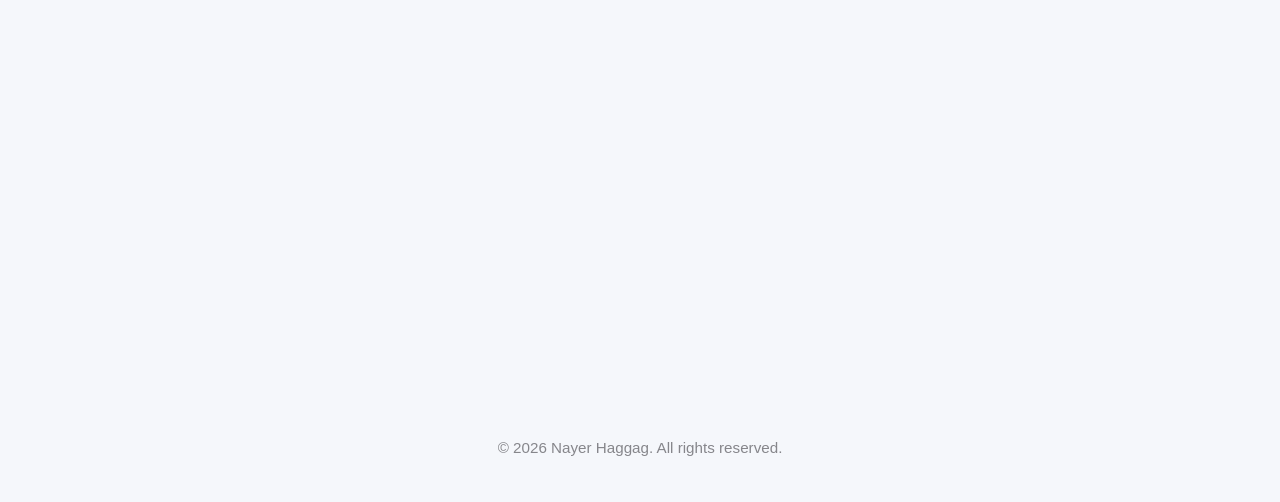
==== commit 5db46043: "Polish visual design: aurora hero glow, scroll reveal, refined hover states Keeps the existing light" ====
--- a/index.html
+++ b/index.html
@@ -13,7 +13,7 @@
   <meta property="og:url" content="https://nayerhaggag.github.io/nayer.haggag-design.portfolio/">
 
   <link rel="icon" type="image/svg+xml" href="favicon.svg">
-  <link rel="stylesheet" href="style.css?v=13">
+  <link rel="stylesheet" href="style.css?v=15">
 </head>
 
 <body>
@@ -40,7 +40,7 @@
 <section class="about-skills">
   <div class="about-skills-grid">
 
-    <div class="about-col" id="about">
+    <div class="about-col reveal" id="about">
       <h2>About Me</h2>
 
       <p>
@@ -48,7 +48,7 @@
       </p>
     </div>
 
-    <div class="skills-col" id="skills">
+    <div class="skills-col reveal" id="skills">
       <h2>Skills & Tools</h2>
 
       <div class="skills-list">
@@ -70,7 +70,7 @@
   <div class="projects">
 
     <a href="ai-feedback-tool.html">
-      <div class="project-card">
+      <div class="project-card reveal">
         <img src="ai-feedback-tool-3.png" alt="AI Feedback Tool">
 
         <div class="project-content">
@@ -84,7 +84,7 @@
     </a>
 
     <a href="scan-save.html">
-      <div class="project-card">
+      <div class="project-card reveal">
         <img src="scan-save-icon.png" alt="ScanSave">
 
         <div class="project-content">
@@ -98,7 +98,7 @@
     </a>
 
     <a href="solar-charger.html">
-      <div class="project-card">
+      <div class="project-card reveal">
         <img src="solar-charger-1.jpg" alt="Solar-Powered Charger">
 
         <div class="project-content">
@@ -112,7 +112,7 @@
     </a>
 
     <a href="solar-power-bank.html">
-      <div class="project-card">
+      <div class="project-card reveal">
         <img src="power-bank-1.jpg" alt="Solar-Powered Power Bank">
 
         <div class="project-content">
@@ -126,7 +126,7 @@
     </a>
 
     <a href="whiteboard.html">
-      <div class="project-card">
+      <div class="project-card reveal">
         <img src="whiteboard-1.jpg" alt="Whiteboard Organizer">
 
         <div class="project-content">
@@ -140,7 +140,7 @@
     </a>
 
     <a href="lawn-mower-cover.html">
-      <div class="project-card">
+      <div class="project-card reveal">
         <img src="lawn-mower-cover-1.jpg" alt="Lawn Mower Cover">
 
         <div class="project-content">
@@ -156,7 +156,7 @@
   </div>
 </section>
 
-<section class="contact" id="contact">
+<section class="contact reveal" id="contact">
   <h2>Contact</h2>
   <p>If you have questions or want to collaborate on something, feel free to reach out.</p>
   <p><a href="mailto:nayerhaggag@gmail.com">nayerhaggag@gmail.com</a></p>
@@ -166,5 +166,6 @@
   © 2026 Nayer Haggag. All rights reserved.
 </footer>
 
+<script src="reveal.js?v=1" defer></script>
 </body>
 </html>
--- a/style.css
+++ b/style.css
@@ -2,6 +2,7 @@
   --accent: #2563eb;
   --accent-dark: #1d4ed8;
   --accent-tint: #eaf2ff;
+  --accent-glow: #818cf8;
   --bg: #f5f7fb;
   --text: #1d1d1f;
   --text-secondary: #515154;
@@ -32,15 +33,21 @@
   color: inherit;
 }
 
+:focus-visible {
+  outline: 2px solid var(--accent);
+  outline-offset: 3px;
+  border-radius: 4px;
+}
+
 /* Nav */
 
 nav {
   position: sticky;
   top: 0;
   z-index: 100;
-  background: rgba(255, 255, 255, 0.85);
-  backdrop-filter: blur(18px);
-  -webkit-backdrop-filter: blur(18px);
+  background: rgba(255, 255, 255, 0.72);
+  backdrop-filter: blur(20px) saturate(180%);
+  -webkit-backdrop-filter: blur(20px) saturate(180%);
   border-bottom: 1px solid var(--border);
   padding: 16px 32px;
   display: flex;
@@ -60,13 +67,30 @@
 }
 
 .nav-links a {
+  position: relative;
   font-size: 0.95rem;
   font-weight: 500;
+  padding-bottom: 3px;
   transition: color 0.2s ease;
+}
+
+.nav-links a::after {
+  content: "";
+  position: absolute;
+  left: 0;
+  right: 100%;
+  bottom: 0;
+  height: 1.5px;
+  background: var(--accent);
+  transition: right 0.25s ease;
 }
 
 .nav-links a:hover {
   color: var(--accent);
+}
+
+.nav-links a:hover::after {
+  right: 0;
 }
 
 /* Hero (index page) */
@@ -86,7 +110,18 @@
   background-image: url("hero-banner.jpg");
   background-size: cover;
   background-position: center;
-  opacity: 0.16;
+  opacity: 0.14;
+  z-index: 0;
+}
+
+.hero::after {
+  content: "";
+  position: absolute;
+  inset: 0;
+  background-image:
+    radial-gradient(ellipse 55% 50% at 15% 10%, color-mix(in srgb, var(--accent) 30%, transparent) 0%, transparent 70%),
+    radial-gradient(ellipse 50% 45% at 88% 22%, color-mix(in srgb, var(--accent-glow) 32%, transparent) 0%, transparent 70%);
+  mix-blend-mode: multiply;
   z-index: 0;
 }
 
@@ -98,14 +133,14 @@
 }
 
 .hero h1 {
-  font-size: 4.5rem;
+  font-size: clamp(2.1rem, 9vw, 4.5rem);
   font-weight: 700;
   letter-spacing: -2.5px;
   margin-bottom: 10px;
 }
 
 .hero .subtitle {
-  font-size: 1.5rem;
+  font-size: clamp(1rem, 3.2vw, 1.5rem);
   color: var(--accent);
   margin-bottom: 22px;
   font-weight: 500;
@@ -133,7 +168,7 @@
 }
 
 .page-header h1 {
-  font-size: 3.2rem;
+  font-size: clamp(1.75rem, 6.5vw, 3.2rem);
   letter-spacing: -1.5px;
   margin: 24px 0 14px;
 }
@@ -165,7 +200,7 @@
 
 h2 {
   text-align: center;
-  font-size: 2.6rem;
+  font-size: clamp(1.6rem, 4.5vw, 2.6rem);
   letter-spacing: -1px;
   margin-bottom: 38px;
 }
@@ -208,7 +243,7 @@
   font-size: 0.95rem;
   font-weight: 500;
   box-shadow: 0 8px 24px rgba(0, 0, 0, 0.05);
-  transition: all 0.25s ease;
+  transition: transform 0.25s ease, box-shadow 0.25s ease, color 0.25s ease, background 0.25s ease, border-color 0.25s ease;
 }
 
 .project-button:hover {
@@ -230,8 +265,9 @@
   background: white;
   border-radius: 30px;
   overflow: hidden;
+  border: 1px solid transparent;
   box-shadow: 0 20px 55px rgba(15, 23, 42, 0.08);
-  transition: transform 0.25s ease, box-shadow 0.25s ease;
+  transition: transform 0.3s cubic-bezier(0.16, 1, 0.3, 1), box-shadow 0.3s ease, border-color 0.3s ease;
   cursor: pointer;
   display: flex;
   flex-direction: column;
@@ -239,6 +275,7 @@
 
 .project-card:hover {
   transform: translateY(-6px);
+  border-color: color-mix(in srgb, var(--accent) 25%, transparent);
   box-shadow: 0 28px 70px rgba(15, 23, 42, 0.12);
 }
 
@@ -332,6 +369,55 @@
   max-height: 100%;
   border-radius: 12px;
   box-shadow: 0 20px 60px rgba(0, 0, 0, 0.5);
+  cursor: zoom-out;
+}
+
+.lightbox-nav {
+  position: absolute;
+  top: 50%;
+  transform: translateY(-50%);
+  width: 52px;
+  height: 52px;
+  border: none;
+  border-radius: 50%;
+  background: rgba(255, 255, 255, 0.12);
+  color: white;
+  font-size: 2rem;
+  line-height: 1;
+  display: flex;
+  align-items: center;
+  justify-content: center;
+  cursor: pointer;
+  transition: background 0.2s ease;
+  z-index: 1001;
+}
+
+.lightbox-nav:hover {
+  background: rgba(255, 255, 255, 0.24);
+}
+
+.lightbox-prev {
+  left: 20px;
+}
+
+.lightbox-next {
+  right: 20px;
+}
+
+@media (max-width: 480px) {
+  .lightbox-nav {
+    width: 42px;
+    height: 42px;
+    font-size: 1.6rem;
+  }
+
+  .lightbox-prev {
+    left: 8px;
+  }
+
+  .lightbox-next {
+    right: 8px;
+  }
 }
 
 .case-study {
@@ -346,7 +432,7 @@
 
 .case-section h2 {
   text-align: left;
-  font-size: 1.8rem;
+  font-size: clamp(1.35rem, 3.2vw, 1.8rem);
   margin-bottom: 16px;
 }
 
@@ -387,9 +473,15 @@
 .contact {
   text-align: center;
   background: white;
+  border: 1px solid var(--border);
   border-radius: 34px;
   box-shadow: 0 18px 45px rgba(15, 23, 42, 0.06);
   margin-bottom: 40px;
+}
+
+.contact a {
+  display: inline-block;
+  transition: color 0.2s ease;
 }
 
 .contact p {
@@ -438,12 +530,7 @@
   }
 
   .hero h1 {
-    font-size: 3rem;
     letter-spacing: -1.5px;
-  }
-
-  .hero .subtitle {
-    font-size: 1.25rem;
   }
 
   .page-header {
@@ -451,12 +538,7 @@
   }
 
   .page-header h1 {
-    font-size: 2.3rem;
     letter-spacing: -1px;
-  }
-
-  h2 {
-    font-size: 2.1rem;
   }
 
   section {
@@ -495,24 +577,7 @@
   }
 
   .hero h1 {
-    font-size: 2.4rem;
     letter-spacing: -1px;
-  }
-
-  .hero .subtitle {
-    font-size: 1.05rem;
-  }
-
-  .page-header h1 {
-    font-size: 1.9rem;
-  }
-
-  h2 {
-    font-size: 1.8rem;
-  }
-
-  .case-section h2 {
-    font-size: 1.5rem;
   }
 
   .project-button,
@@ -521,3 +586,40 @@
     padding: 10px 16px;
   }
 }
+
+/* Scroll reveal */
+
+.reveal {
+  opacity: 0;
+  transform: translateY(22px);
+  transition: opacity 0.6s cubic-bezier(0.16, 1, 0.3, 1), transform 0.6s cubic-bezier(0.16, 1, 0.3, 1);
+}
+
+.reveal.in-view {
+  opacity: 1;
+  transform: none;
+}
+
+.projects .reveal:nth-child(2) { transition-delay: 0.05s; }
+.projects .reveal:nth-child(3) { transition-delay: 0.1s; }
+.projects .reveal:nth-child(4) { transition-delay: 0.15s; }
+.projects .reveal:nth-child(5) { transition-delay: 0.2s; }
+.projects .reveal:nth-child(6) { transition-delay: 0.25s; }
+
+@media (prefers-reduced-motion: reduce) {
+  html {
+    scroll-behavior: auto;
+  }
+
+  .reveal {
+    opacity: 1;
+    transform: none;
+    transition: none;
+  }
+
+  .project-card:hover,
+  .project-button:hover,
+  .gallery img:hover {
+    transform: none;
+  }
+}
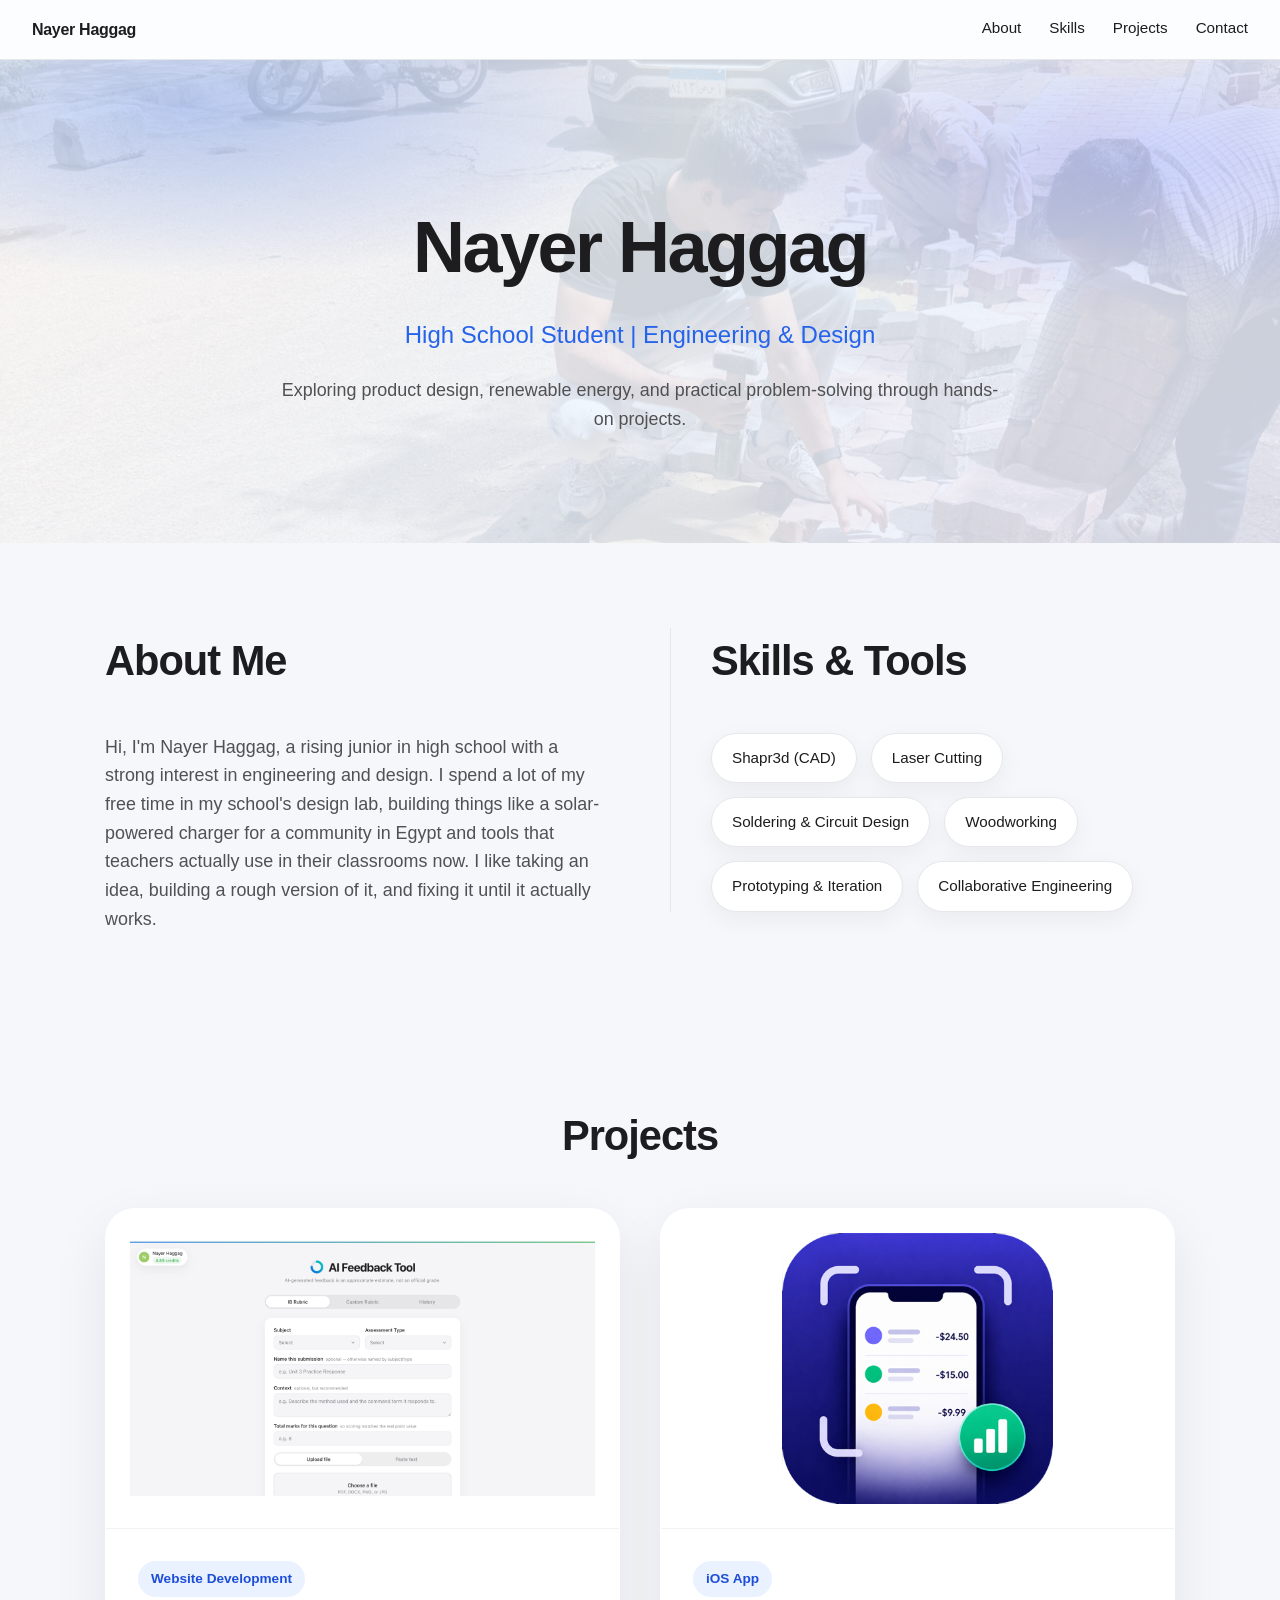
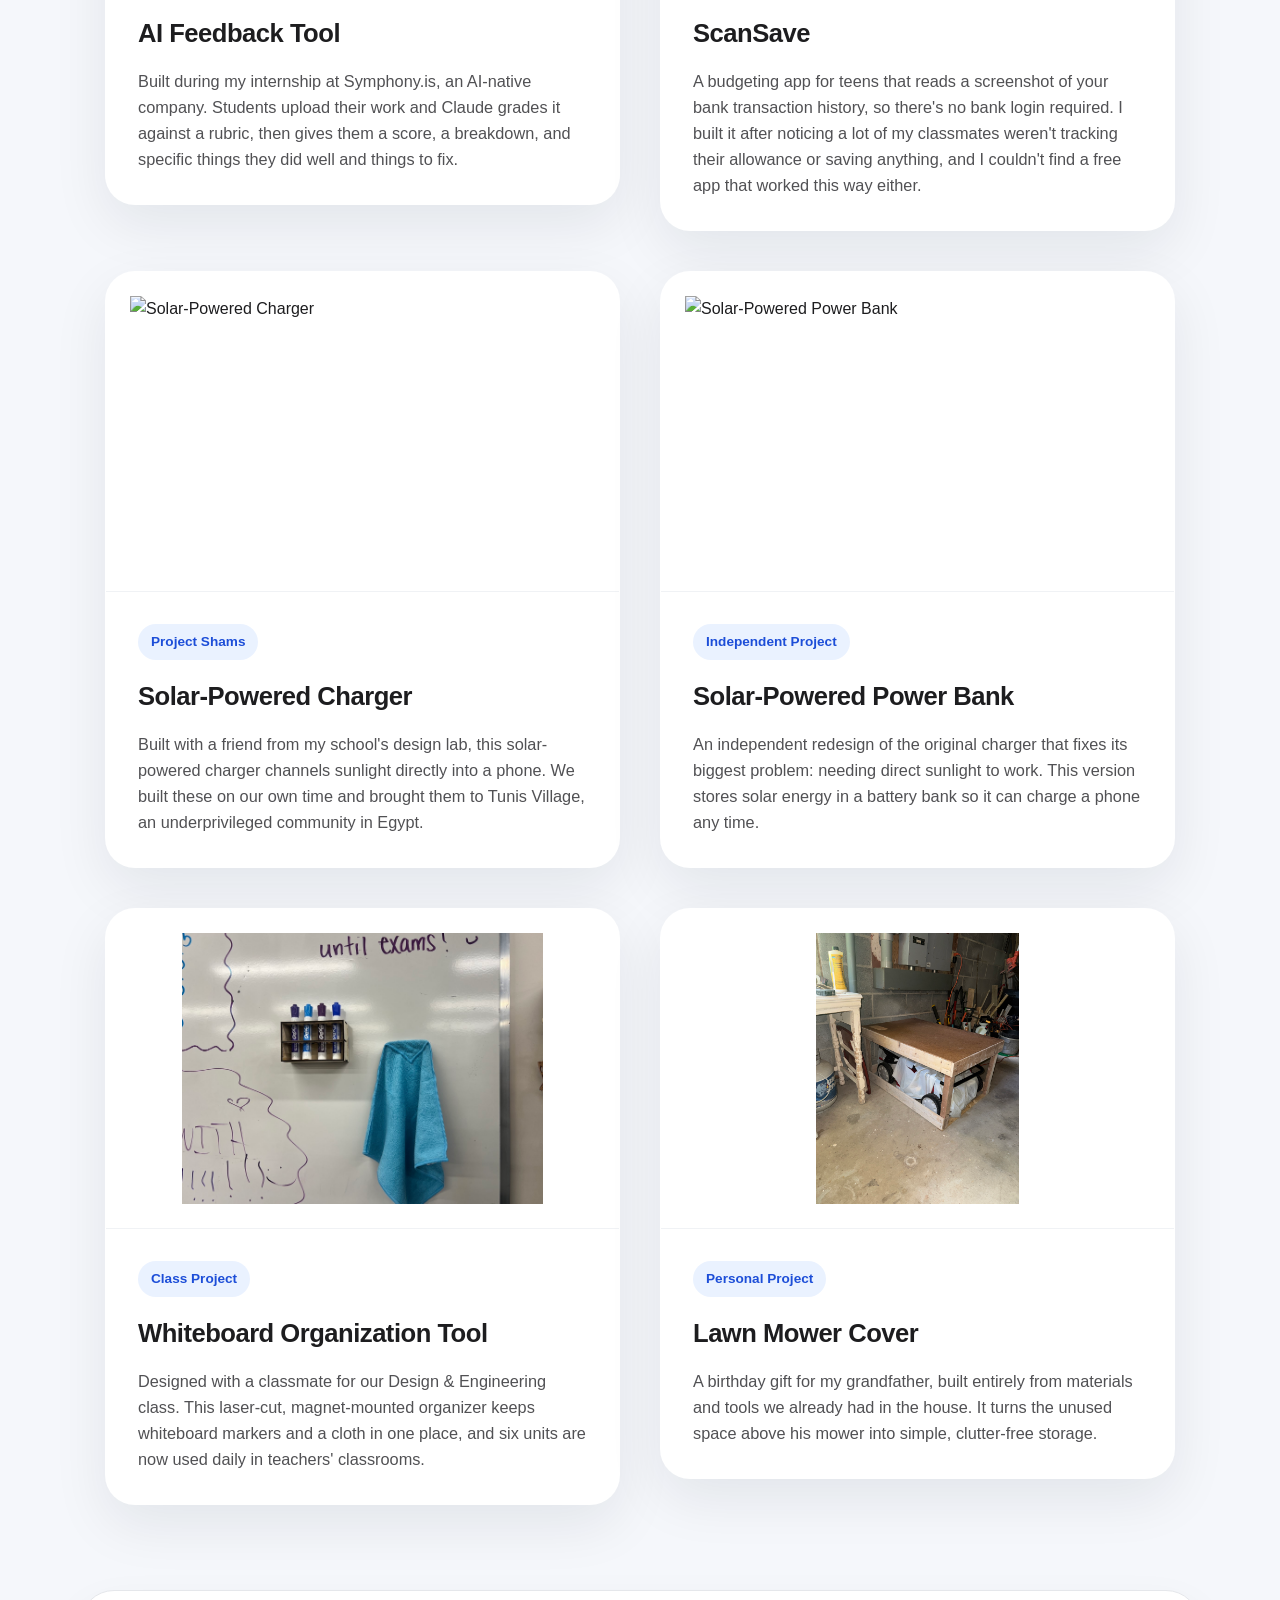
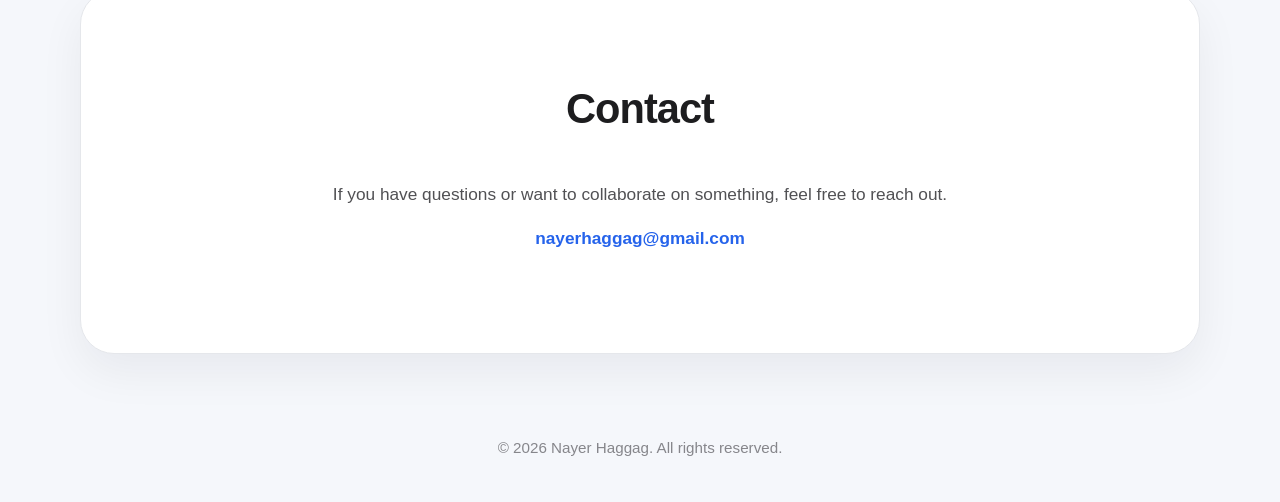
==== commit 0dab11cf: "Remove scroll-reveal animation Felt messy/laggy in practice. Drop reveal.js, reveal classes, and the" ====
--- a/index.html
+++ b/index.html
@@ -13,7 +13,7 @@
   <meta property="og:url" content="https://nayerhaggag.github.io/nayer.haggag-design.portfolio/">
 
   <link rel="icon" type="image/svg+xml" href="favicon.svg">
-  <link rel="stylesheet" href="style.css?v=15">
+  <link rel="stylesheet" href="style.css?v=16">
 </head>
 
 <body>
@@ -40,7 +40,7 @@
 <section class="about-skills">
   <div class="about-skills-grid">
 
-    <div class="about-col reveal" id="about">
+    <div class="about-col" id="about">
       <h2>About Me</h2>
 
       <p>
@@ -48,7 +48,7 @@
       </p>
     </div>
 
-    <div class="skills-col reveal" id="skills">
+    <div class="skills-col" id="skills">
       <h2>Skills & Tools</h2>
 
       <div class="skills-list">
@@ -70,7 +70,7 @@
   <div class="projects">
 
     <a href="ai-feedback-tool.html">
-      <div class="project-card reveal">
+      <div class="project-card">
         <img src="ai-feedback-tool-3.png" alt="AI Feedback Tool">
 
         <div class="project-content">
@@ -84,7 +84,7 @@
     </a>
 
     <a href="scan-save.html">
-      <div class="project-card reveal">
+      <div class="project-card">
         <img src="scan-save-icon.png" alt="ScanSave">
 
         <div class="project-content">
@@ -98,7 +98,7 @@
     </a>
 
     <a href="solar-charger.html">
-      <div class="project-card reveal">
+      <div class="project-card">
         <img src="solar-charger-1.jpg" alt="Solar-Powered Charger">
 
         <div class="project-content">
@@ -112,7 +112,7 @@
     </a>
 
     <a href="solar-power-bank.html">
-      <div class="project-card reveal">
+      <div class="project-card">
         <img src="power-bank-1.jpg" alt="Solar-Powered Power Bank">
 
         <div class="project-content">
@@ -126,7 +126,7 @@
     </a>
 
     <a href="whiteboard.html">
-      <div class="project-card reveal">
+      <div class="project-card">
         <img src="whiteboard-1.jpg" alt="Whiteboard Organizer">
 
         <div class="project-content">
@@ -140,7 +140,7 @@
     </a>
 
     <a href="lawn-mower-cover.html">
-      <div class="project-card reveal">
+      <div class="project-card">
         <img src="lawn-mower-cover-1.jpg" alt="Lawn Mower Cover">
 
         <div class="project-content">
@@ -156,7 +156,7 @@
   </div>
 </section>
 
-<section class="contact reveal" id="contact">
+<section class="contact" id="contact">
   <h2>Contact</h2>
   <p>If you have questions or want to collaborate on something, feel free to reach out.</p>
   <p><a href="mailto:nayerhaggag@gmail.com">nayerhaggag@gmail.com</a></p>
@@ -166,6 +166,5 @@
   © 2026 Nayer Haggag. All rights reserved.
 </footer>
 
-<script src="reveal.js?v=1" defer></script>
 </body>
 </html>
--- a/style.css
+++ b/style.css
@@ -587,34 +587,9 @@
   }
 }
 
-/* Scroll reveal */
-
-.reveal {
-  opacity: 0;
-  transform: translateY(22px);
-  transition: opacity 0.6s cubic-bezier(0.16, 1, 0.3, 1), transform 0.6s cubic-bezier(0.16, 1, 0.3, 1);
-}
-
-.reveal.in-view {
-  opacity: 1;
-  transform: none;
-}
-
-.projects .reveal:nth-child(2) { transition-delay: 0.05s; }
-.projects .reveal:nth-child(3) { transition-delay: 0.1s; }
-.projects .reveal:nth-child(4) { transition-delay: 0.15s; }
-.projects .reveal:nth-child(5) { transition-delay: 0.2s; }
-.projects .reveal:nth-child(6) { transition-delay: 0.25s; }
-
 @media (prefers-reduced-motion: reduce) {
   html {
     scroll-behavior: auto;
-  }
-
-  .reveal {
-    opacity: 1;
-    transform: none;
-    transition: none;
   }
 
   .project-card:hover,
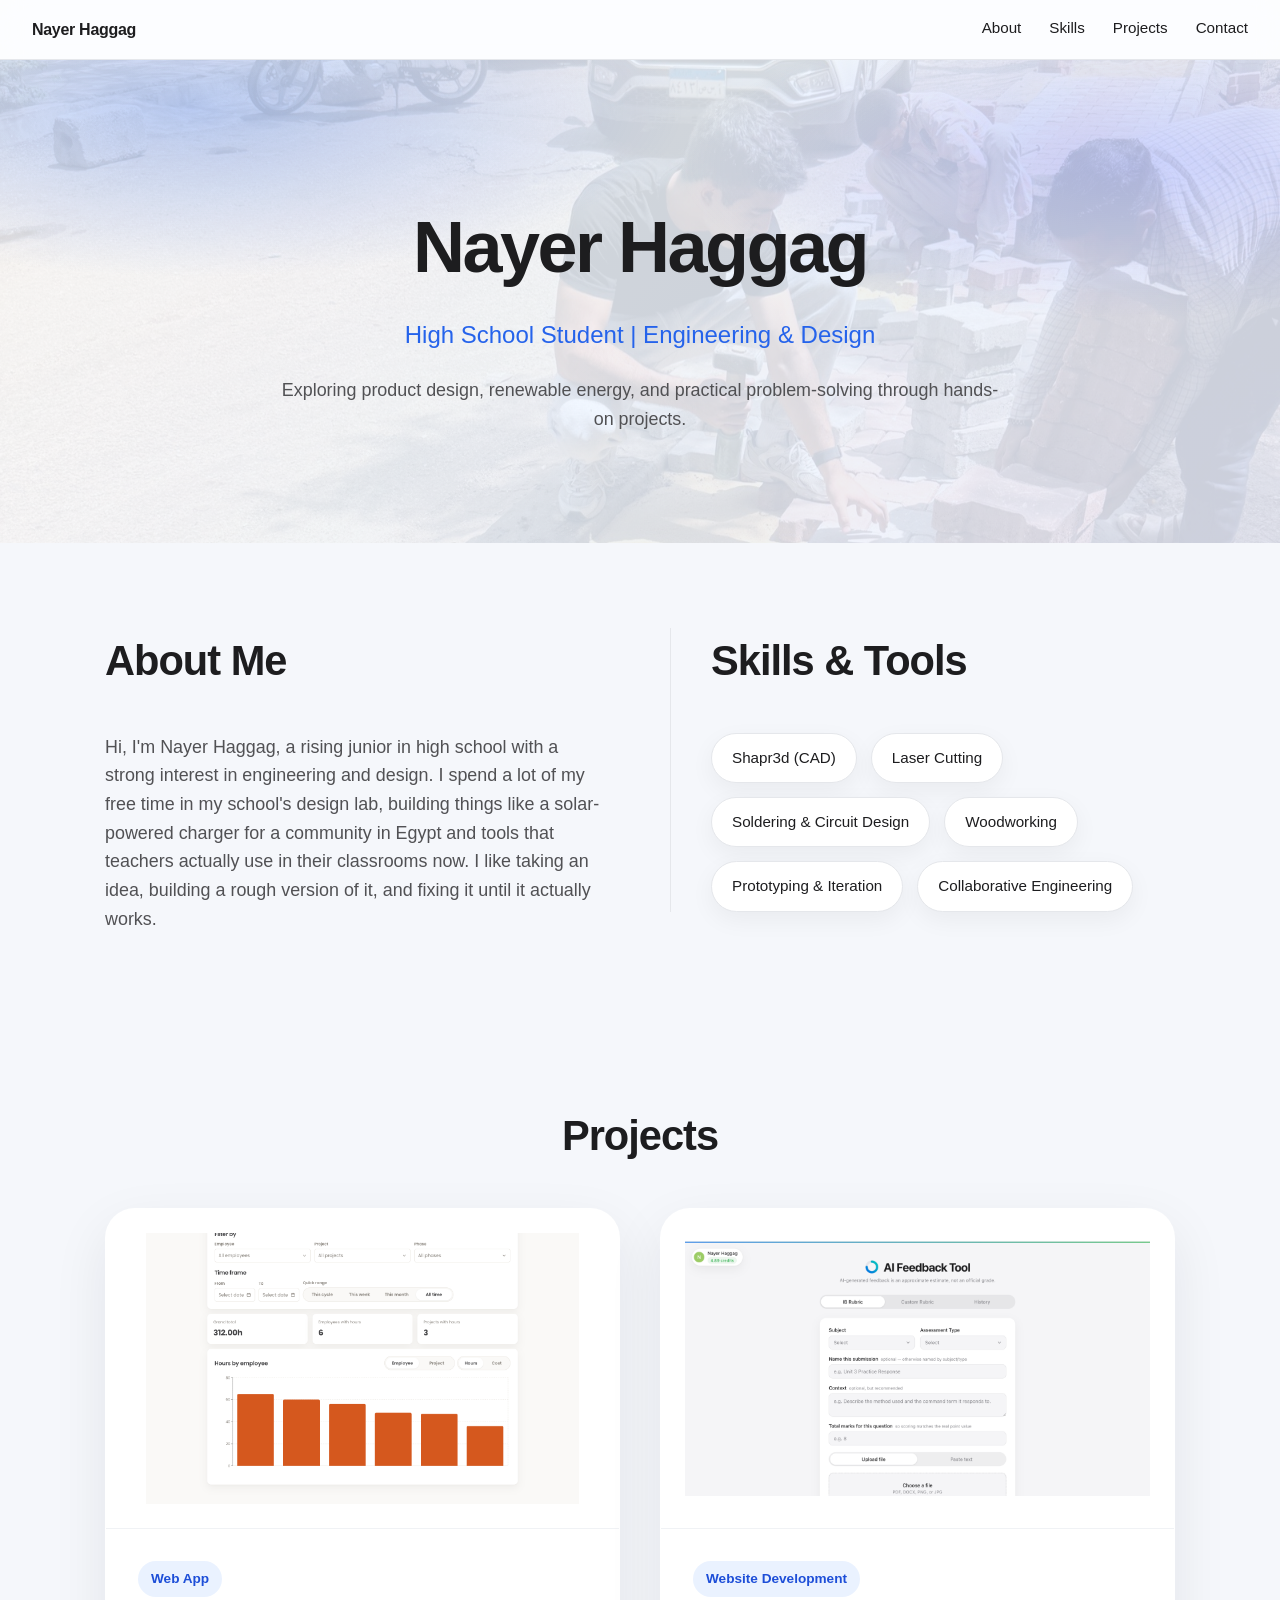
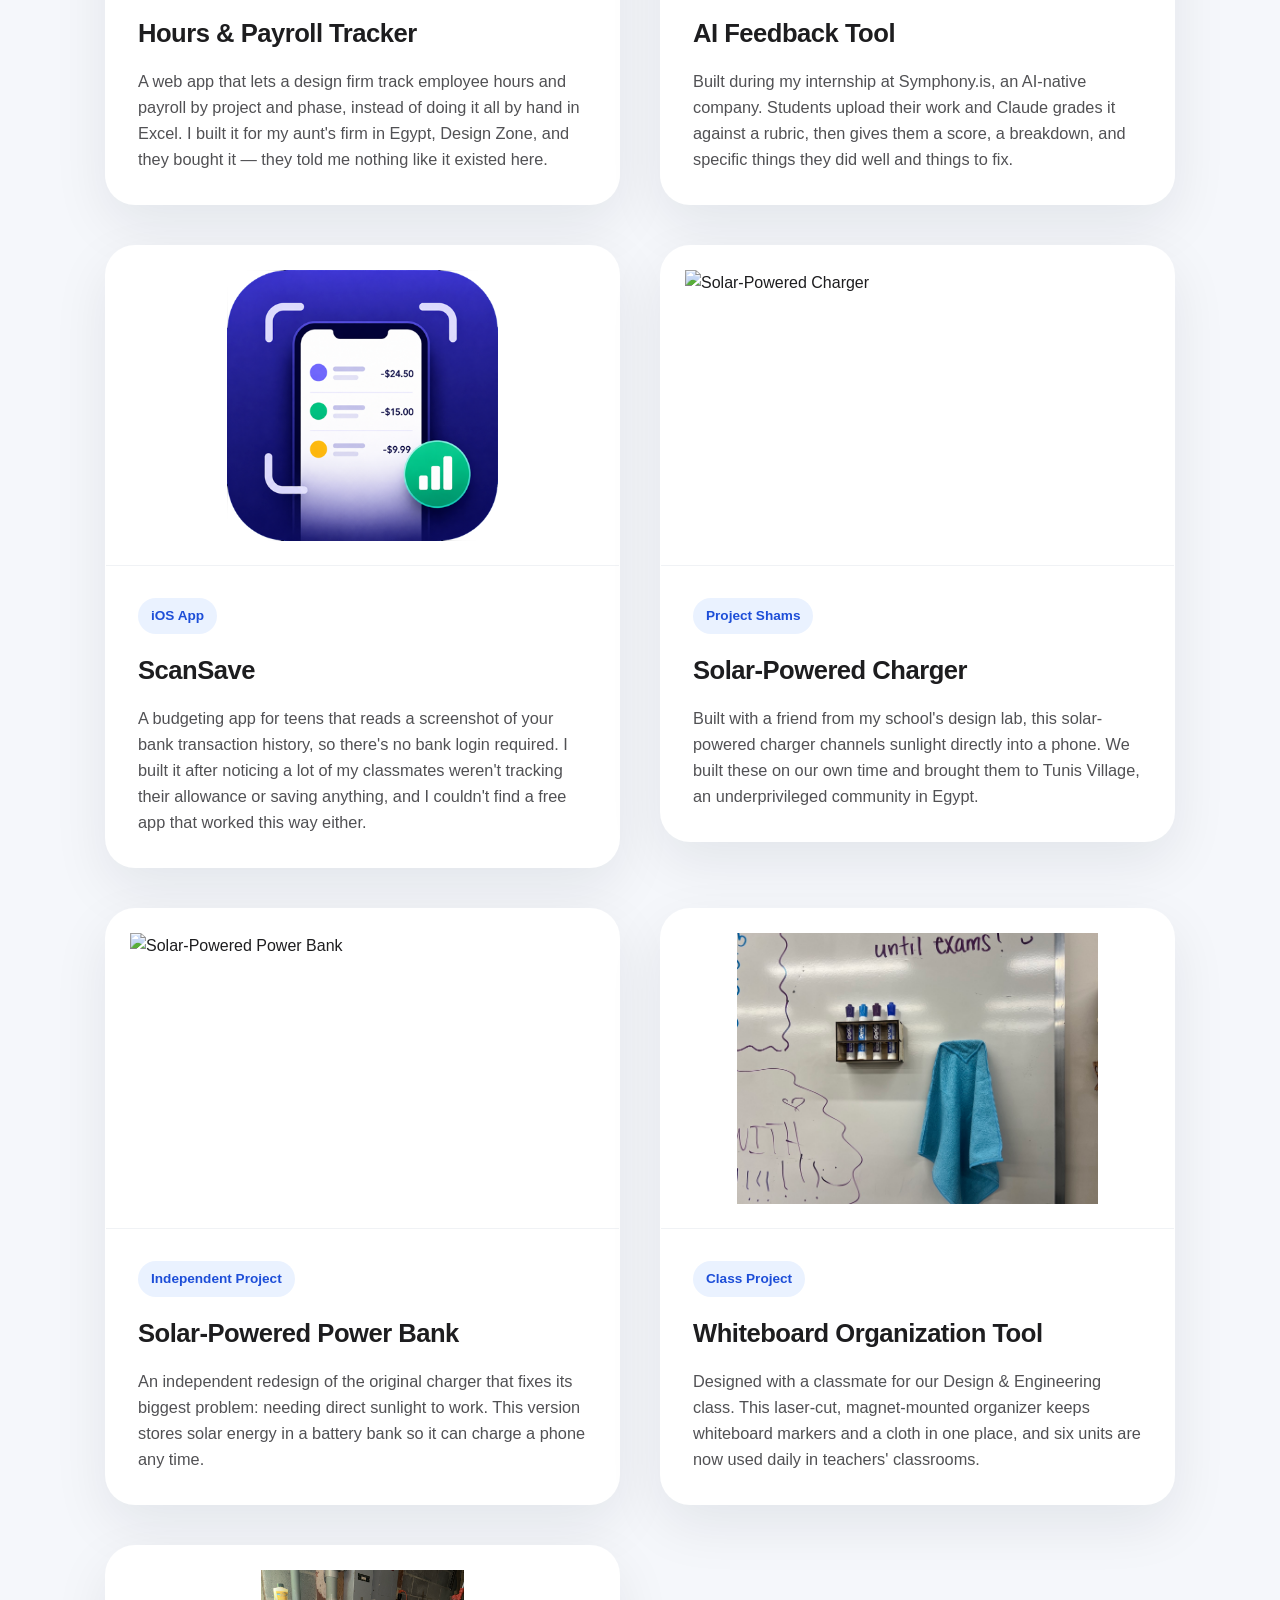
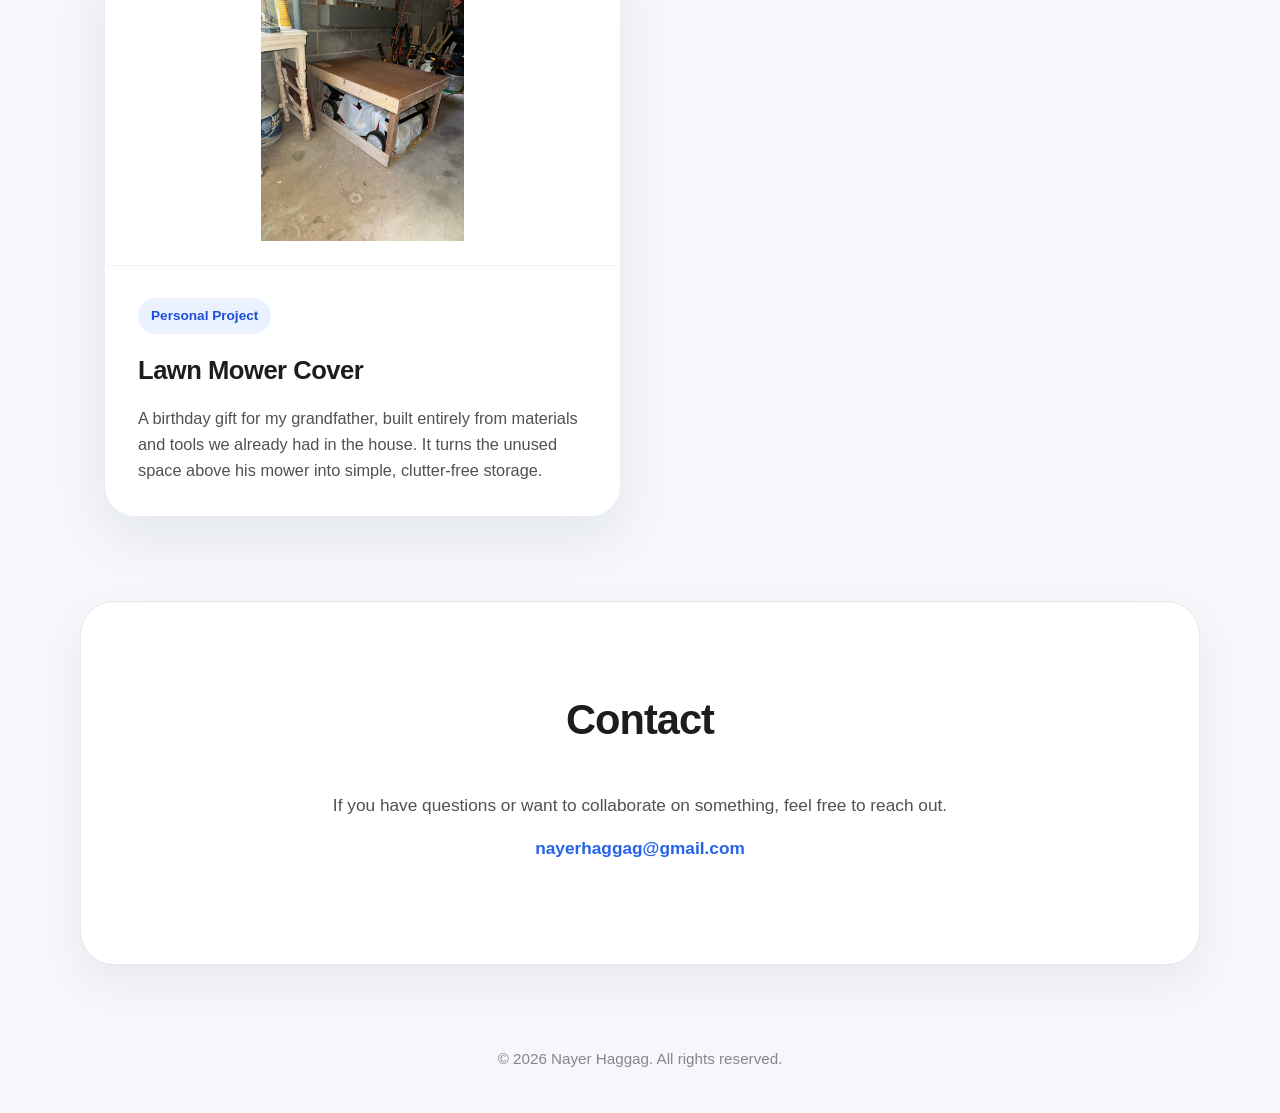
==== commit 21d81b50: "Add Hours & Payroll Tracker project A web app built for and sold to Design Zone, a design firm in Eg" ====
--- a/index.html
+++ b/index.html
@@ -68,6 +68,20 @@
   <h2>Projects</h2>
 
   <div class="projects">
+
+    <a href="designzone-hours.html">
+      <div class="project-card">
+        <img src="designzone-hours-2.png" alt="Hours & Payroll Tracker">
+
+        <div class="project-content">
+          <span class="tag">Web App</span>
+          <h3>Hours &amp; Payroll Tracker</h3>
+          <p>
+            A web app that lets a design firm track employee hours and payroll by project and phase, instead of doing it all by hand in Excel. I built it for my aunt's firm in Egypt, Design Zone, and they bought it — they told me nothing like it existed here.
+          </p>
+        </div>
+      </div>
+    </a>
 
     <a href="ai-feedback-tool.html">
       <div class="project-card">
